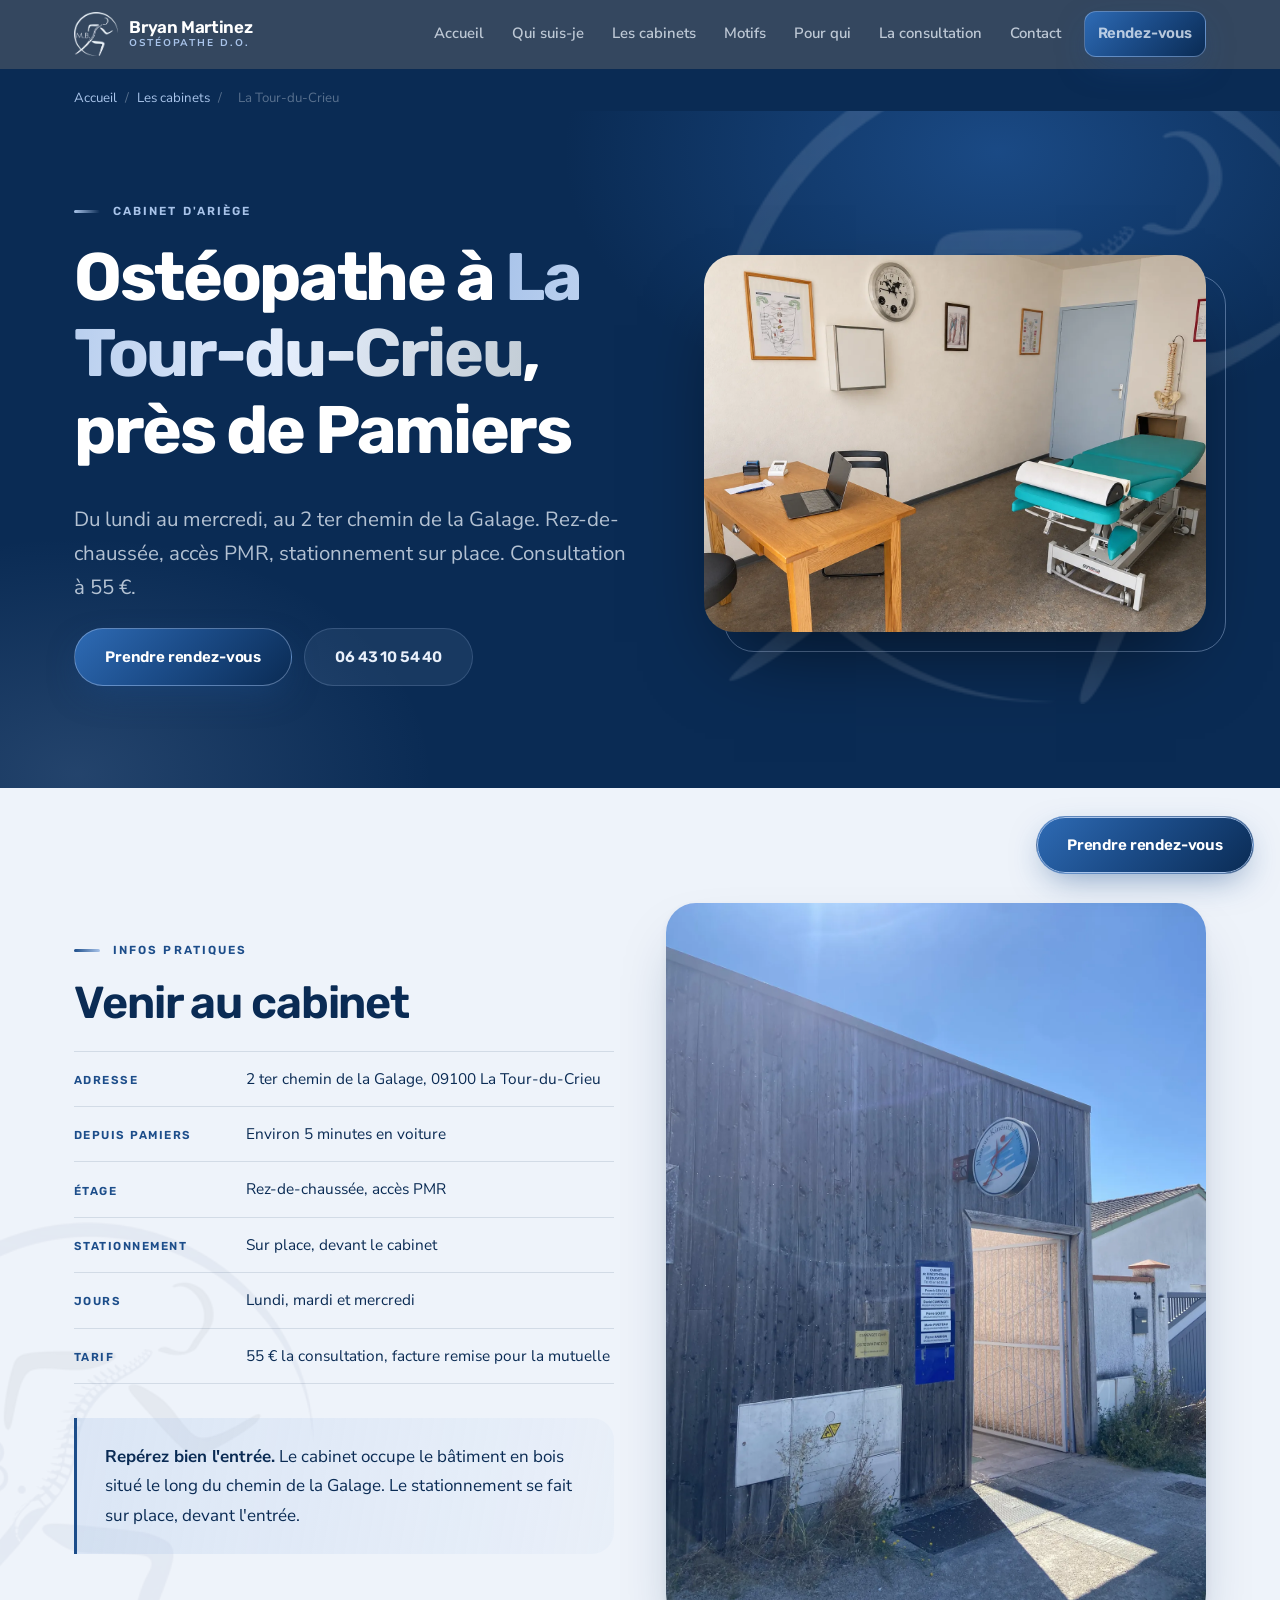
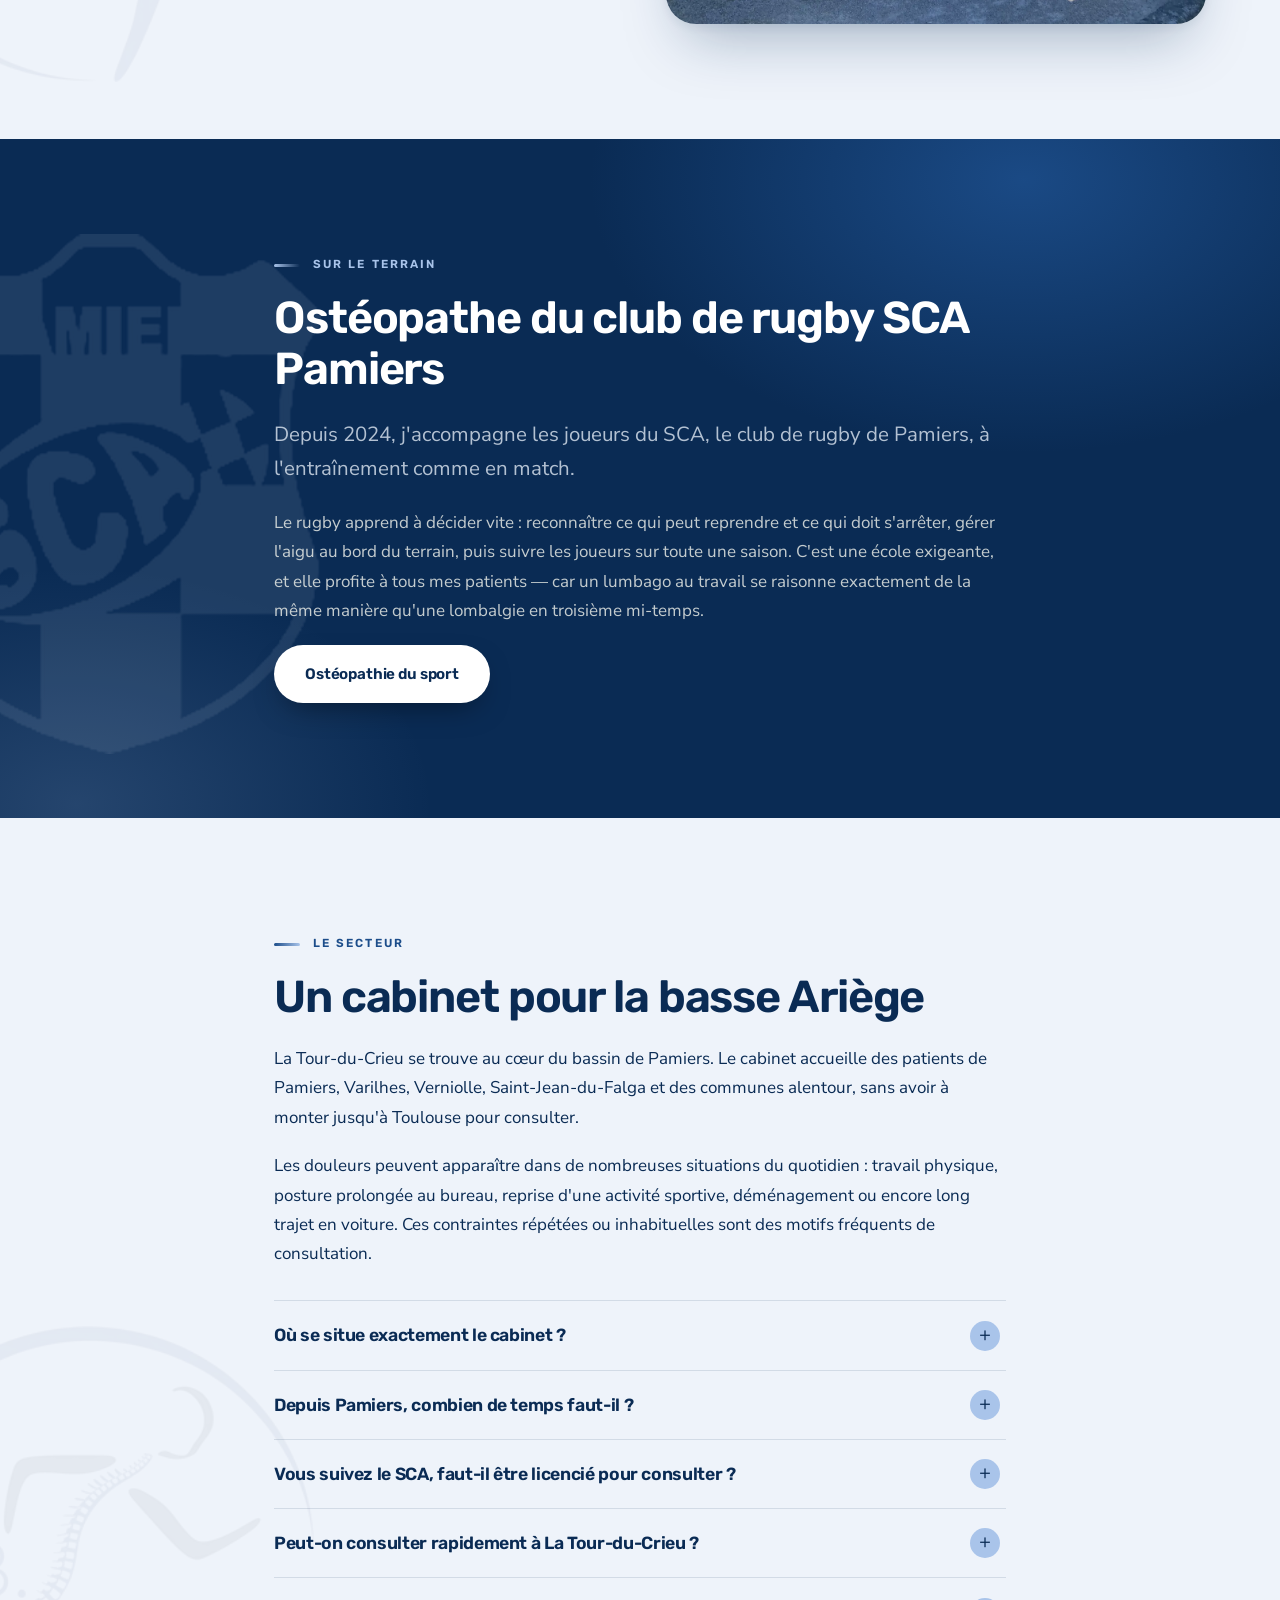
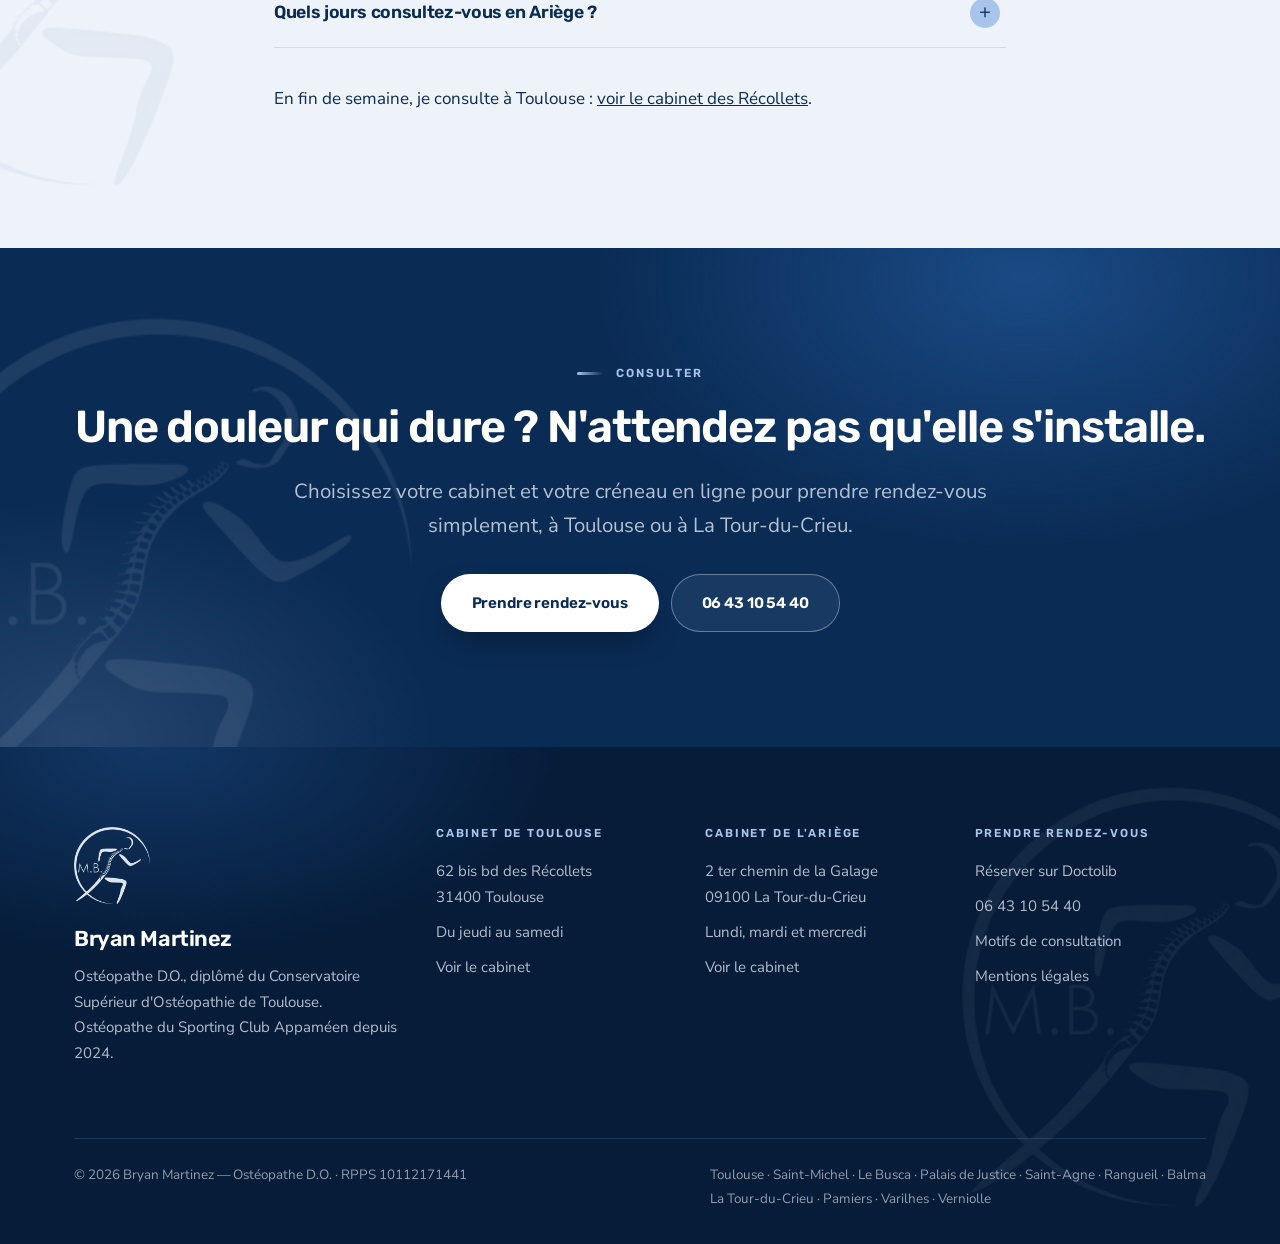
==== cabinet-la-tour-du-crieu.html @ 432ead1c "Add files via upload" ====
<!DOCTYPE html>
<html lang="fr">
<head>
<meta charset="utf-8">
<meta name="viewport" content="width=device-width, initial-scale=1">
<title>Ostéopathe à La Tour-du-Crieu, près de Pamiers (09) | Bryan Martinez</title>
<meta name="description" content="Cabinet d'ostéopathie à La Tour-du-Crieu, 2 ter chemin de la Galage, à 5 min de Pamiers. Lundi à mercredi, 55 € la consultation. Accès PMR, parking sur place.">
<link rel="canonical" href="https://bryanmartinez-osteopathe.fr/cabinet-la-tour-du-crieu.html">
<meta name="robots" content="index, follow, max-snippet:-1, max-image-preview:large">
<meta name="author" content="Bryan Martinez">
<meta name="geo.region" content="FR-OCC">

<meta property="og:type" content="website">
<meta property="og:locale" content="fr_FR">
<meta property="og:site_name" content="Bryan Martinez — Ostéopathe D.O.">
<meta property="og:title" content="Ostéopathe à La Tour-du-Crieu, près de Pamiers (09) | Bryan Martinez">
<meta property="og:description" content="Cabinet d'ostéopathie à La Tour-du-Crieu, 2 ter chemin de la Galage, à 5 min de Pamiers. Lundi à mercredi, 55 € la consultation. Accès PMR, parking sur place.">
<meta property="og:url" content="https://bryanmartinez-osteopathe.fr/cabinet-la-tour-du-crieu.html">
<meta property="og:image" content="https://bryanmartinez-osteopathe.fr/assets/cabinet-osteopathie-la-tour-du-crieu-salle.jpg">
<meta name="twitter:card" content="summary_large_image">

<link rel="preconnect" href="https://fonts.googleapis.com">
<link rel="preconnect" href="https://fonts.gstatic.com" crossorigin>
<link href="https://fonts.googleapis.com/css2?family=Rubik:wght@400;500;600;700&family=Nunito+Sans:opsz,wght@6..12,400;6..12,600;6..12,700&display=swap" rel="stylesheet">
<link rel="preload" as="style" href="assets/styles.css">
<link rel="stylesheet" href="assets/styles.css">
<link rel="icon" type="image/webp" href="assets/favicon.webp">

<script type="application/ld+json">{
  "@context":"https://schema.org",
  "@type":["MedicalClinic","LocalBusiness"],
  "@id":"https://bryanmartinez-osteopathe.fr/#cabinet-latourducrieu",
  "name":"Bryan Martinez — Ostéopathe D.O. La Tour-du-Crieu",
  "medicalSpecialty":"Osteopathic",
  "image":"https://bryanmartinez-osteopathe.fr/assets/cabinet-osteopathie-la-tour-du-crieu-salle.jpg",
  "url":"https://bryanmartinez-osteopathe.fr/cabinet-la-tour-du-crieu.html",
  "telephone":"+33643105440",
  "priceRange":"55 €",
  "currenciesAccepted":"EUR",
  "address":{"@type":"PostalAddress","streetAddress":"2 ter chemin de la Galage",
    "addressLocality":"La Tour-du-Crieu","postalCode":"09100","addressRegion":"Occitanie","addressCountry":"FR"},
  "geo":{"@type":"GeoCoordinates","latitude":43.1128,"longitude":1.6428},
  "openingHoursSpecification":[
    {"@type":"OpeningHoursSpecification","dayOfWeek":["Monday","Tuesday","Wednesday"]}
  ],
  "areaServed":["La Tour-du-Crieu","Pamiers","Varilhes","Verniolle","Saint-Jean-du-Falga"],
  "availableService":{"@type":"MedicalTherapy","name":"Consultation d'ostéopathie"},
  "potentialAction":{"@type":"ReserveAction","target":"https://www.doctolib.fr/osteopathe/toulouse/bryan-martinez"},
  "sameAs":["https://www.doctolib.fr/osteopathe/toulouse/bryan-martinez"]
}</script>
<script type="application/ld+json">{"@context":"https://schema.org","@type":"FAQPage","mainEntity":[{"@type":"Question","name":"Où se situe exactement le cabinet ?","acceptedAnswer":{"@type":"Answer","text":"Au 2 ter chemin de la Galage, à La Tour-du-Crieu, dans le bâtiment en bois situé le long du chemin. Le stationnement se fait sur place, devant l'entrée."}},{"@type":"Question","name":"Depuis Pamiers, combien de temps faut-il ?","acceptedAnswer":{"@type":"Answer","text":"Environ cinq minutes en voiture. Le cabinet est également à quelques minutes de Varilhes, Verniolle et Saint-Jean-du-Falga."}},{"@type":"Question","name":"Vous suivez le SCA, faut-il être licencié pour consulter ?","acceptedAnswer":{"@type":"Answer","text":"Pas du tout. Le suivi du Sporting Club Appaméen est une activité en parallèle du cabinet, qui reste ouvert à tous : enfants, adultes, femmes enceintes, seniors, sportifs licenciés ou non."}},{"@type":"Question","name":"Peut-on consulter rapidement à La Tour-du-Crieu ?","acceptedAnswer":{"@type":"Answer","text":"En pratique oui : une douleur aiguë trouve le plus souvent un rendez-vous sous 24 à 48 heures, du lundi au mercredi. C'est souvent plus rapide qu'en cherchant un ostéopathe à Pamiers même. Les créneaux disponibles apparaissent en direct sur Doctolib."}},{"@type":"Question","name":"Quels jours consultez-vous en Ariège ?","acceptedAnswer":{"@type":"Answer","text":"Le lundi, le mardi et le mercredi. La fin de semaine, je consulte à Toulouse. Les créneaux disponibles sont visibles en direct sur Doctolib."}}]}</script>
<script type="application/ld+json">{"@context":"https://schema.org","@type":"BreadcrumbList","itemListElement":[{"@type":"ListItem","position":1,"name":"Accueil","item":"https://bryanmartinez-osteopathe.fr/index.html"},{"@type":"ListItem","position":2,"name":"Les cabinets","item":"https://bryanmartinez-osteopathe.fr/cabinets.html"},{"@type":"ListItem","position":3,"name":"La Tour-du-Crieu","item":"https://bryanmartinez-osteopathe.fr/"}]}</script>
</head>
<body>

<div class="progression" aria-hidden="true"></div>

<header class="entete">
  <div class="entete-in">
    <a class="logo" href="index.html">
      <img src="assets/logo-entete.webp" alt="Logo de Bryan Martinez, ostéopathe D.O." width="44" height="44">
      <span class="logo-txt"><b>Bryan Martinez</b><span>Ostéopathe D.O.</span></span>
    </a>
    <button class="burger" aria-expanded="false" aria-label="Ouvrir le menu" aria-controls="menu-principal">
      <span></span><span></span><span></span>
    </button>
    <nav class="nav" id="menu-principal" aria-label="Navigation principale">
      <a href="index.html">Accueil</a>
      <a href="qui-suis-je.html">Qui suis-je</a>
      <a href="cabinets.html">Les cabinets</a>
      <a href="motifs.html">Motifs</a>
      <a href="pour-qui.html">Pour qui</a>
      <a href="consultation.html">La consultation</a>
      <a href="contact.html">Contact</a>
      <a class="btn btn-primaire" style="margin-left:8px" href="https://www.doctolib.fr/osteopathe/toulouse/bryan-martinez" target="_blank" rel="noopener">Rendez-vous</a>
    </nav>
  </div>
</header>

<div class="ariane-bande"><nav class="ariane wrap" aria-label="Fil d'Ariane"><a href="index.html">Accueil</a><span>/</span><a href="cabinets.html">Les cabinets</a><span>/</span><span aria-current="page">La Tour-du-Crieu</span></nav></div>
<main>

<section class="hero">
  <div class="wrap hero-grille">
    <div>
      <span class="eyebrow reveal">Cabinet d'Ariège</span>
      <h1 class="reveal d1">Ostéopathe à <em>La Tour-du-Crieu</em>, près de Pamiers</h1>
      <p class="lead reveal d2">Du lundi au mercredi, au 2 ter chemin de la Galage. Rez-de-chaussée,
      accès PMR, stationnement sur place. Consultation à 55 €.</p>
      <div class="btns reveal d3">
        <a class="btn btn-primaire" href="https://www.doctolib.fr/osteopathe/toulouse/bryan-martinez" target="_blank" rel="noopener">Prendre rendez-vous</a>
        <a class="btn btn-ghost" href="tel:+33643105440">06 43 10 54 40</a>
      </div>
    </div>
    <div class="hero-photo reveal d1"><picture><source srcset="assets/cabinet-osteopathie-la-tour-du-crieu-salle.webp" type="image/webp"><img src="assets/cabinet-osteopathie-la-tour-du-crieu-salle.jpg" alt="Salle de consultation du cabinet d'ostéopathie de La Tour-du-Crieu" width="1448" height="1086" fetchpriority="high"></picture></div>
  </div>
</section>

<section>
  <div class="wrap">
    <div class="duo">
      <div class="reveal">
        <span class="eyebrow">Infos pratiques</span>
        <h2>Venir au cabinet</h2>
        <ul class="infos" style="margin-top:0">
          <li><strong>Adresse</strong> 2 ter chemin de la Galage, 09100 La Tour-du-Crieu</li>
          <li><strong>Depuis Pamiers</strong> Environ 5 minutes en voiture</li>
          <li><strong>Étage</strong> Rez-de-chaussée, accès PMR</li>
          <li><strong>Stationnement</strong> Sur place, devant le cabinet</li>
          <li><strong>Jours</strong> Lundi, mardi et mercredi</li>
          <li><strong>Tarif</strong> 55 € la consultation, facture remise pour la mutuelle</li>
        </ul>
        <div class="alerte">
          <p><strong>Repérez bien l'entrée.</strong> Le cabinet occupe le bâtiment en bois situé le
          long du chemin de la Galage. Le stationnement se fait sur place, devant l'entrée.</p>
        </div>
      </div>
      <div class="reveal d1"><picture><source srcset="assets/cabinet-osteopathie-la-tour-du-crieu-entree.webp" type="image/webp"><img src="assets/cabinet-osteopathie-la-tour-du-crieu-entree.jpg" alt="Entrée du cabinet d'ostéopathie, 2 ter chemin de la Galage à La Tour-du-Crieu" width="1350" height="1800" loading="lazy" decoding="async"></picture></div>
    </div>
  </div>
</section>

<section class="sec-pin sec-sca">
  <div class="wrap-etroit">
    <span class="eyebrow reveal">Sur le terrain</span>
    <h2 class="reveal">Ostéopathe du club de rugby SCA Pamiers</h2>
    <p class="lead reveal d1">Depuis 2024, j'accompagne les joueurs du SCA, le club de rugby de Pamiers,
    à l'entraînement comme en match.</p>
    <p class="reveal d1" style="color:rgba(237,239,233,.82)">Le rugby apprend à décider vite : reconnaître ce qui peut reprendre et ce
    qui doit s'arrêter, gérer l'aigu au bord du terrain, puis suivre les joueurs sur toute une saison.
    C'est une école exigeante, et elle profite à tous mes patients — car un lumbago au travail se
    raisonne exactement de la même manière qu'une lombalgie en troisième mi-temps.</p>
    <div class="btns reveal d2"><a class="btn btn-clair" href="motif-sportifs.html">Ostéopathie du sport</a></div>
  </div>
</section>

<section>
  <div class="wrap-etroit">
    <span class="eyebrow reveal">Le secteur</span>
    <h2 class="reveal">Un cabinet pour la basse Ariège</h2>
    <p class="reveal d1">La Tour-du-Crieu se trouve au cœur du bassin de Pamiers. Le cabinet accueille
    des patients de Pamiers, Varilhes, Verniolle, Saint-Jean-du-Falga et des communes alentour, sans
    avoir à monter jusqu'à Toulouse pour consulter.</p>
    <p class="reveal d1">Les douleurs peuvent apparaître dans de nombreuses situations du quotidien :
    travail physique, posture prolongée au bureau, reprise d'une activité sportive, déménagement ou
    encore long trajet en voiture. Ces contraintes répétées ou inhabituelles sont des motifs fréquents
    de consultation.</p>
    <div class="faq reveal">
<details><summary>Où se situe exactement le cabinet ?</summary><div class="rep"><p>Au 2 ter chemin de la Galage, à La Tour-du-Crieu, dans le bâtiment en bois situé le long du chemin. Le stationnement se fait sur place, devant l'entrée.</p></div></details>
<details><summary>Depuis Pamiers, combien de temps faut-il ?</summary><div class="rep"><p>Environ cinq minutes en voiture. Le cabinet est également à quelques minutes de Varilhes, Verniolle et Saint-Jean-du-Falga.</p></div></details>
<details><summary>Vous suivez le SCA, faut-il être licencié pour consulter ?</summary><div class="rep"><p>Pas du tout. Le suivi du Sporting Club Appaméen est une activité en parallèle du cabinet, qui reste ouvert à tous : enfants, adultes, femmes enceintes, seniors, sportifs licenciés ou non.</p></div></details>
<details><summary>Peut-on consulter rapidement à La Tour-du-Crieu ?</summary><div class="rep"><p>En pratique oui : une douleur aiguë trouve le plus souvent un rendez-vous sous 24 à 48 heures, du lundi au mercredi. C'est souvent plus rapide qu'en cherchant un ostéopathe à Pamiers même. Les créneaux disponibles apparaissent en direct sur Doctolib.</p></div></details>
<details><summary>Quels jours consultez-vous en Ariège ?</summary><div class="rep"><p>Le lundi, le mardi et le mercredi. La fin de semaine, je consulte à Toulouse. Les créneaux disponibles sont visibles en direct sur Doctolib.</p></div></details>
</div>
    <p class="reveal" style="margin-top:36px">En fin de semaine, je consulte à Toulouse :
    <a href="cabinet-toulouse.html">voir le cabinet des Récollets</a>.</p>
  </div>
</section>

<section class="sec-pin">
  <div class="wrap cta-bande">
    <span class="eyebrow reveal">Consulter</span>
    <h2 class="reveal">Une douleur qui dure ? N'attendez pas qu'elle s'installe.</h2>
    <p class="lead reveal d1">Choisissez votre cabinet et votre créneau en ligne pour prendre rendez-vous
    simplement, à Toulouse ou à La Tour-du-Crieu.</p>
    <div class="btns reveal d2" style="justify-content:center">
      <a class="btn btn-clair" href="https://www.doctolib.fr/osteopathe/toulouse/bryan-martinez" target="_blank" rel="noopener">Prendre rendez-vous</a>
      <a class="btn btn-ghost" style="border-color:rgba(255,255,255,.35);color:#fff" href="tel:+33643105440">06 43 10 54 40</a>
    </div>
  </div>
</section>

</main>

<footer class="pied">
  <div class="wrap">
    <div class="pied-grille">
      <div>
        <img class="pied-logo" src="assets/logo-pied.webp" alt="" width="76" height="77" loading="lazy">
        <div class="marque">Bryan Martinez</div>
        <p>Ostéopathe D.O., diplômé du Conservatoire Supérieur d'Ostéopathie de Toulouse.<br>
        Ostéopathe du Sporting Club Appaméen depuis 2024.</p>
      </div>
      <div>
        <h4>Cabinet de Toulouse</h4>
        <ul>
          <li>62 bis bd des Récollets<br>31400 Toulouse</li>
          <li>Du jeudi au samedi</li>
          <li><a href="cabinet-toulouse.html">Voir le cabinet</a></li>
        </ul>
      </div>
      <div>
        <h4>Cabinet de l'Ariège</h4>
        <ul>
          <li>2 ter chemin de la Galage<br>09100 La Tour-du-Crieu</li>
          <li>Lundi, mardi et mercredi</li>
          <li><a href="cabinet-la-tour-du-crieu.html">Voir le cabinet</a></li>
        </ul>
      </div>
      <div>
        <h4>Prendre rendez-vous</h4>
        <ul>
          <li><a href="https://www.doctolib.fr/osteopathe/toulouse/bryan-martinez" target="_blank" rel="noopener">Réserver sur Doctolib</a></li>
          <li><a href="tel:+33643105440">06 43 10 54 40</a></li>
          <li><a href="motifs.html">Motifs de consultation</a></li>
          <li><a href="mentions-legales.html">Mentions légales</a></li>
        </ul>
      </div>
    </div>
    <div class="pied-bas">
      <span>© <span id="annee">2026</span> Bryan Martinez — Ostéopathe D.O. · RPPS 10112171441</span>
      <span>Toulouse · Saint-Michel · Le Busca · Palais de Justice · Saint-Agne · Rangueil · Balma<br>La Tour-du-Crieu · Pamiers · Varilhes · Verniolle</span>
    </div>
  </div>
</footer>

<a class="btn btn-primaire rdv-flottant" href="https://www.doctolib.fr/osteopathe/toulouse/bryan-martinez" target="_blank" rel="noopener">
  Prendre rendez-vous
</a>

<script src="assets/script.js" defer></script>
<script>document.getElementById('annee').textContent=new Date().getFullYear();</script>
</body>
</html>
---- assets/styles.css ----
/* ==========================================================
   Bryan Martinez — Ostéopathe D.O.
   v3 : bleu marine dominant, typographie chaleureuse,
        héro plein écran rétractable, filigranes du logo.
   ========================================================== */

:root{
  --marine:#0A2B54;
  --marine-nuit:#061C39;
  --marine-2:#1C4D8A;
  --bleu-clair:#A9C4EA;
  --gris-bleute:#C3CDD6;
  --blanc:#FFFFFF;

  --papier:#EEF3FA;
  --encre:#0A2B54;
  --encre-doux:#4C6382;
  --clair:#E9F0FA;
  --clair-doux:rgba(233,240,250,.76);
  --ligne:rgba(10,43,84,.12);
  --ligne-nuit:rgba(169,196,234,.20);

  --titre:"Rubik",-apple-system,BlinkMacSystemFont,"Segoe UI",sans-serif;
  --sans:"Nunito Sans",-apple-system,BlinkMacSystemFont,"Segoe UI",sans-serif;

  --max:1180px;
  --r:22px;
  --r-l:30px;
  --ombre:0 2px 4px rgba(10,43,84,.04),0 14px 34px -14px rgba(10,43,84,.20);
  --ombre-forte:0 4px 8px rgba(10,43,84,.06),0 30px 60px -20px rgba(10,43,84,.34);
  --lueur:0 12px 34px -10px rgba(28,77,138,.55);
  --logo-clair:url("fil-clair.webp");
  --logo-marine:url("fil-marine.webp");
  --logo-sca:url("fil-sca.webp");
  --ease:cubic-bezier(.16,.84,.44,1);
  --rebond:cubic-bezier(.34,1.56,.64,1);
}

*,*::before,*::after{box-sizing:border-box}
html{scroll-behavior:smooth;-webkit-text-size-adjust:100%;overflow-x:clip}
body{
  margin:0;background:var(--papier);color:var(--encre);
  font-family:var(--sans);font-size:17px;line-height:1.72;font-weight:400;
  -webkit-font-smoothing:antialiased;overflow-x:clip;
}
img{max-width:100%;display:block;height:auto}
a{color:inherit}
::selection{background:var(--bleu-clair);color:var(--marine)}
:focus-visible{outline:2.5px solid var(--bleu-clair);outline-offset:3px;border-radius:8px}

/* ---------- Typographie ---------- */
h1,h2,h3,h4{font-family:var(--titre);font-weight:600;line-height:1.14;letter-spacing:-.025em;margin:0 0 .5em}
h1{font-size:clamp(2.4rem,5.6vw,4.2rem);font-weight:700;letter-spacing:-.035em}
h2{font-size:clamp(1.85rem,3.7vw,2.8rem)}
h3{font-size:clamp(1.2rem,2vw,1.46rem);letter-spacing:-.02em}
p{margin:0 0 1.15em}
.lead{font-size:clamp(1.07rem,1.6vw,1.28rem);color:var(--encre-doux);line-height:1.66;max-width:62ch}
strong{font-weight:700}
.eyebrow{
  font-family:var(--titre);font-size:.73rem;font-weight:600;letter-spacing:.18em;
  text-transform:uppercase;color:var(--marine-2);margin:0 0 1.1rem;display:block;
}
.eyebrow::before{
  content:"";display:inline-block;width:26px;height:3px;border-radius:3px;
  background:linear-gradient(90deg,var(--marine-2),var(--bleu-clair));
  vertical-align:middle;margin-right:.8rem;
}

/* ---------- Structure ---------- */
.wrap{max-width:var(--max);margin:0 auto;padding:0 24px}
.wrap-etroit{max-width:780px;margin:0 auto;padding:0 24px}
section{padding:clamp(66px,9vw,124px) 0;position:relative;overflow:hidden}
.sec-paper2{background:var(--blanc)}

.sec-pin,.ariane-bande,.pied{background:var(--marine)}
.sec-pin{color:var(--clair)}
.sec-pin h1,.sec-pin h2,.sec-pin h3,.hero h1,.hero h2,.hero h3{color:var(--blanc)}
.sec-pin .eyebrow,.hero .eyebrow{color:var(--bleu-clair)}
.sec-pin .eyebrow::before,.hero .eyebrow::before{background:linear-gradient(90deg,var(--bleu-clair),transparent)}
.sec-pin .lead,.hero .lead,.sec-pin p,.hero p{color:var(--clair-doux)}
.hero{color:var(--clair)}

.sec-pin::before{
  content:"";position:absolute;inset:0;pointer-events:none;z-index:0;
  background:
    radial-gradient(700px 440px at 80% 6%,rgba(28,77,138,.9),transparent 62%),
    radial-gradient(540px 360px at 6% 98%,rgba(169,196,234,.17),transparent 66%);
}
.sec-pin > *{position:relative;z-index:2}

/* ---------- Filigranes du logo ---------- */
main > section::after,.sec-pin::after,.hero-scene::after,.pied::after{
  content:"";position:absolute;pointer-events:none;z-index:0;
  background-repeat:no-repeat;background-size:contain;
}
main > section::after{
  width:min(460px,52vw);aspect-ratio:1;right:-9%;top:14%;opacity:.045;
  background-image:var(--logo-marine);
  animation:derive 26s ease-in-out infinite;
}
.hero:not(.hero-plein)::after{
  content:"";position:absolute;pointer-events:none;z-index:0;
  width:min(660px,72vw);aspect-ratio:1;right:-7%;top:-10%;opacity:.13;
  background:var(--logo-clair) no-repeat center/contain;
  animation:derive 28s ease-in-out infinite;
}
.hero-plein::after{display:none}
main > section:nth-of-type(even)::after{right:auto;left:-11%;top:auto;bottom:6%;animation-duration:32s;animation-direction:reverse}
.sec-sca::after{background-image:var(--logo-sca)!important;opacity:.10;width:min(400px,46vw)}
.lien-sca{display:inline-block;text-decoration:none;transition:transform .3s var(--rebond)}
.lien-sca:hover{transform:translateY(-3px)}
.badge-sca{
  width:112px;height:auto;box-sizing:border-box;padding:12px 14px;margin:0 0 24px;
  background:var(--blanc);border-radius:18px;box-shadow:0 16px 34px -14px rgba(0,0,0,.55);
}
.sec-pin::after{
  width:min(520px,60vw);aspect-ratio:1;left:-8%;bottom:-12%;opacity:.09;
  background-image:var(--logo-clair);animation:derive 30s ease-in-out infinite;
}
@keyframes derive{
  0%,100%{transform:translate3d(0,0,0) rotate(-4deg)}
  50%{transform:translate3d(0,-26px,0) rotate(4deg)}
}

/* ---------- Barre de progression ---------- */
.progression{
  position:fixed;top:0;left:0;height:3px;width:100%;transform-origin:0 50%;transform:scaleX(0);
  background:linear-gradient(90deg,var(--marine-2),var(--bleu-clair));z-index:960;
  transition:transform .12s linear;
}

/* ---------- En-tête ---------- */
.entete{
  position:sticky;top:0;z-index:900;background:rgba(6,28,57,.80);
  backdrop-filter:blur(18px);border-bottom:1px solid transparent;transition:.35s var(--ease);
}
.entete.colle{border-bottom-color:var(--ligne-nuit);background:rgba(6,28,57,.95)}
.entete-in{display:flex;align-items:center;justify-content:space-between;gap:24px;padding:11px 24px;max-width:var(--max);margin:0 auto}
.logo{display:flex;align-items:center;gap:.7rem;text-decoration:none;color:var(--blanc)}
.logo img{width:44px;height:auto;transition:transform .5s var(--rebond)}
.logo:hover img{transform:rotate(-8deg) scale(1.08)}
.logo-txt{display:flex;flex-direction:column;line-height:1.15}
.logo-txt b{font-family:var(--titre);font-weight:600;font-size:1.06rem;letter-spacing:-.02em}
.logo-txt span{font-size:.62rem;letter-spacing:.19em;text-transform:uppercase;color:var(--bleu-clair);font-weight:700}
.entete.colle .logo img{width:38px}

.nav{display:flex;align-items:center;gap:2px}
.nav a{
  text-decoration:none;font-size:.93rem;font-weight:600;padding:9px 13px;border-radius:12px;
  color:rgba(233,240,250,.76);transition:.22s;position:relative;
}
.nav a:hover{color:var(--blanc);background:rgba(169,196,234,.13)}
.nav a[aria-current="page"]{color:var(--blanc);background:rgba(169,196,234,.15)}
.burger{display:none;background:none;border:1px solid var(--ligne-nuit);border-radius:12px;padding:9px 11px;cursor:pointer}
.burger span{display:block;width:19px;height:2px;border-radius:2px;background:var(--clair);margin:4px 0;transition:.3s var(--ease)}
.burger[aria-expanded="true"] span:nth-child(1){transform:translateY(6px) rotate(45deg)}
.burger[aria-expanded="true"] span:nth-child(2){opacity:0}
.burger[aria-expanded="true"] span:nth-child(3){transform:translateY(-6px) rotate(-45deg)}

@media(max-width:1180px){
  .burger{display:block}
  .nav{
    position:fixed;inset:66px 0 auto 0;flex-direction:column;align-items:stretch;gap:0;
    background:var(--marine-nuit);border-bottom:1px solid var(--ligne-nuit);padding:8px 16px 22px;
    transform:translateY(-14px);opacity:0;pointer-events:none;transition:.3s var(--ease);
    max-height:calc(100vh - 66px);overflow-y:auto;
  }
  .nav.ouvert{transform:none;opacity:1;pointer-events:auto}
  .nav a{padding:14px 8px;border-bottom:1px solid var(--ligne-nuit);border-radius:0;font-size:1rem}
  .nav .btn{margin:16px 0 0!important;justify-content:center}
}

/* ---------- Boutons ---------- */
.btn{
  display:inline-flex;align-items:center;gap:.6rem;text-decoration:none;cursor:pointer;
  font-family:var(--titre);font-size:.95rem;font-weight:600;letter-spacing:-.01em;
  padding:15px 30px;border-radius:100px;border:1px solid transparent;position:relative;overflow:hidden;
  transition:transform .3s var(--rebond),box-shadow .3s,background .25s,color .25s,border-color .25s;
}
.btn:hover{transform:translateY(-3px)}
.btn::after{
  content:"";position:absolute;top:0;left:-120%;width:60%;height:100%;
  background:linear-gradient(100deg,transparent,rgba(255,255,255,.28),transparent);
  transition:left .7s var(--ease);
}
.btn:hover::after{left:130%}
.btn-primaire{
  background:linear-gradient(135deg,#2E6BB5 0%,var(--marine-2) 45%,var(--marine) 100%);
  color:var(--blanc);border-color:rgba(169,196,234,.45);box-shadow:var(--lueur);
}
.btn-primaire:hover{box-shadow:0 20px 46px -12px rgba(28,77,138,.8);border-color:var(--bleu-clair)}
.btn-ghost{border-color:var(--ligne);color:var(--marine);background:rgba(255,255,255,.65)}
.btn-ghost:hover{border-color:var(--marine-2);background:var(--blanc);box-shadow:var(--ombre)}
.hero .btn-ghost,.sec-pin .btn-ghost{border-color:var(--ligne-nuit);color:var(--clair);background:rgba(169,196,234,.09)}
.hero .btn-ghost:hover,.sec-pin .btn-ghost:hover{background:rgba(169,196,234,.2);border-color:var(--bleu-clair);color:var(--blanc)}
.btn-clair{background:var(--blanc);color:var(--marine);box-shadow:0 12px 30px -12px rgba(0,0,0,.5)}
.btn-clair:hover{background:var(--bleu-clair)}
.btns{display:flex;flex-wrap:wrap;gap:12px;align-items:center}

/* ---------- Héro classique (pages intérieures) ---------- */
.hero{background:var(--marine);padding:clamp(52px,7vw,92px) 0 clamp(62px,8vw,108px);position:relative;overflow:hidden}
.hero::before{
  content:"";position:absolute;inset:0;pointer-events:none;z-index:0;
  background:
    radial-gradient(700px 440px at 78% 6%,rgba(28,77,138,.9),transparent 62%),
    radial-gradient(540px 360px at 6% 98%,rgba(169,196,234,.16),transparent 66%);
}
.hero > *{position:relative;z-index:2}
.hero-grille{display:grid;grid-template-columns:1.06fr .94fr;gap:clamp(32px,5vw,72px);align-items:center;max-width:var(--max);margin:0 auto;padding:0 24px}
.hero h1 em{
  font-style:normal;font-weight:700;
  background:linear-gradient(100deg,var(--bleu-clair),#E4EDFB 55%,var(--gris-bleute));
  -webkit-background-clip:text;background-clip:text;color:transparent;
}
.hero-meta{display:flex;flex-wrap:wrap;gap:9px;margin:26px 0 30px}
.puce{
  font-size:.79rem;font-weight:700;padding:8px 16px;border-radius:100px;
  background:rgba(169,196,234,.12);border:1px solid var(--ligne-nuit);color:var(--bleu-clair);
  transition:transform .3s var(--rebond),background .25s;
}
.puce:hover{transform:translateY(-2px);background:rgba(169,196,234,.22)}

/* Photo flottante (héro des pages intérieures) */
.hero-photo{position:relative}
.hero-photo img{border-radius:var(--r-l);box-shadow:0 40px 80px -30px rgba(0,0,0,.6);position:relative;z-index:1}
.hero-photo::before{
  content:"";position:absolute;inset:20px -20px -20px 20px;border-radius:var(--r-l);
  border:1px solid rgba(169,196,234,.45);z-index:0;
}
.hero-photo-petite{max-width:390px;margin-left:auto}
.hero-photo-petite::before{content:none}
.hero-photo-petite img{aspect-ratio:5/6;object-fit:cover;object-position:50% 40%;border-radius:30px}

@media(max-width:900px){
  .hero-photo-petite{max-width:340px;margin-inline:auto}
  .hero-grille{grid-template-columns:1fr}
  .hero-photo{order:-1;max-width:380px}
  .hero-photo::before{inset:14px -14px -14px 14px}
}

/* ---------- Héro plein écran (accueil) ---------- */
.hero-plein{
  background:var(--papier);padding:0;
  height:80vh;height:80svh;min-height:560px;
  position:sticky;top:0;z-index:0;overflow:visible;
}
.hero-scene{
  position:relative;height:100%;overflow:hidden;
  width:100%;
  background:var(--marine);
  display:flex;align-items:center;
  will-change:transform,border-radius;
}
.hero-scene::before{
  content:"";position:absolute;inset:0;pointer-events:none;z-index:0;
  background:
    radial-gradient(760px 480px at 76% 4%,rgba(28,77,138,.92),transparent 62%),
    radial-gradient(560px 380px at 4% 100%,rgba(169,196,234,.18),transparent 66%);
}
.hero-scene::after{
  width:min(700px,78vw);aspect-ratio:1;right:-12%;bottom:-16%;opacity:.10;
  background-image:var(--logo-clair);animation:derive 28s ease-in-out infinite;
}
.hero-scene .hero-grille{width:100%;position:relative;z-index:2;align-items:center}
.hero-plein ~ section{position:relative;z-index:3}
.hero-plein ~ section:not(.sec-paper2):not(.sec-pin){background:var(--papier)}

.hero-invite{
  position:absolute;left:50%;bottom:26px;transform:translateX(-50%);z-index:3;
  display:flex;flex-direction:column;align-items:center;gap:8px;
  font-family:var(--titre);font-size:.7rem;font-weight:600;letter-spacing:.2em;text-transform:uppercase;
  color:var(--bleu-clair);text-decoration:none;transition:color .25s;
}
.hero-invite:hover{color:var(--blanc)}
.hero-invite i{
  width:26px;height:26px;border-radius:50%;border:1px solid var(--ligne-nuit);
  display:grid;place-items:center;animation:descend 2.2s ease-in-out infinite;
}
.hero-invite i::before{content:"";width:6px;height:6px;border-right:1.6px solid currentColor;border-bottom:1.6px solid currentColor;transform:rotate(45deg) translate(-1px,-1px)}
@keyframes descend{0%,100%{transform:translateY(0);opacity:.6}50%{transform:translateY(6px);opacity:1}}

/* Portrait carré, grand format latéral */
.medaillon{position:relative;width:100%;max-width:390px;margin:0 0 0 auto}
.medaillon picture{display:block}
.medaillon img{
  width:100%;aspect-ratio:5/6;object-fit:cover;object-position:50% 40%;
  border-radius:30px;
  box-shadow:0 50px 100px -38px rgba(0,0,0,.8);
}
.hero-plein .hero-grille{grid-template-columns:1.25fr .75fr}
@media(min-width:1200px){
  .hero-plein .medaillon{margin-right:clamp(-38px,-2vw,0px)}
}
@media(max-width:900px){
  .medaillon{width:min(340px,78vw);margin-inline:auto}
  .medaillon img{border-radius:24px}
}

@media(max-width:900px){
  .hero-plein{height:auto;position:relative}
  .hero-scene{height:auto;padding:34px 0 72px;width:100%}
  /* Sur mobile, la photo s'intercale juste sous le titre */
  .hero-scene .hero-grille{display:flex;flex-direction:column;gap:0}
  .hero-scene .hero-grille > div:first-child{display:contents}
  .hero-scene .eyebrow{order:1}
  .hero-scene h1{order:2;margin-bottom:.35em}
  .hero-scene .medaillon{order:3;width:min(230px,56vw);margin:6px 0 26px}
  .hero-scene .lead{order:4}
  .hero-scene .hero-meta{order:5;margin:20px 0 26px}
  .hero-scene .btns{order:6}
  .hero-scene::after,.hero:not(.hero-plein)::after{
    width:118vw;right:-30%;bottom:auto;top:4%;opacity:.13;
  }
  .hero-invite{display:none}
}

/* ---------- Grilles et cartes ---------- */
.grille{display:grid;gap:22px}
.g2{grid-template-columns:repeat(2,1fr)}
.g3{grid-template-columns:repeat(3,1fr)}
@media(max-width:900px){.g2,.g3{grid-template-columns:1fr}}

.carte{
  position:relative;background:var(--blanc);border:1px solid var(--ligne);border-radius:var(--r);
  padding:32px;box-shadow:0 1px 2px rgba(10,43,84,.04);overflow:hidden;
  transition:transform .45s var(--ease),box-shadow .45s,border-color .3s;
}
a.carte{text-decoration:none;display:block}
a.carte:hover{transform:translateY(-7px);box-shadow:var(--ombre-forte);border-color:rgba(28,77,138,.42)}
.carte h3{margin-bottom:.45rem;color:var(--marine)}
.carte p{color:var(--encre-doux);font-size:.96rem;margin-bottom:0}
.carte .fleche{display:inline-block;margin-top:1.15rem;font-family:var(--titre);font-weight:600;font-size:.9rem;color:var(--marine-2)}
.carte .fleche::after{content:"→";display:inline-block;margin-left:.45rem;transition:transform .35s var(--rebond)}
a.carte:hover .fleche::after{transform:translateX(8px)}
.sec-pin .carte{background:rgba(169,196,234,.08);border-color:var(--ligne-nuit)}
.sec-pin .carte h3{color:var(--blanc)}
.sec-pin .carte p{color:var(--clair-doux)}
.sec-pin .carte .fleche{color:var(--bleu-clair)}

/* ---------- Carrés flottants ---------- */
.flottants{display:grid;grid-template-columns:repeat(auto-fit,minmax(268px,1fr));gap:20px;position:relative;z-index:2}
.flottant{
  position:relative;background:var(--blanc);border:1px solid var(--ligne);border-radius:var(--r-l);
  padding:34px 30px 30px;text-decoration:none;overflow:hidden;
  box-shadow:0 1px 2px rgba(10,43,84,.05);
  animation:flotte 7s ease-in-out infinite;
  transition:transform .45s var(--ease),box-shadow .45s,border-color .35s;
}
.flottant:nth-child(2n){animation-delay:-1.7s;animation-duration:8.4s}
.flottant:nth-child(3n){animation-delay:-3.5s;animation-duration:6.6s}
.flottant:nth-child(4n){animation-delay:-2.3s;animation-duration:9.1s}
@keyframes flotte{0%,100%{transform:translateY(0)}50%{transform:translateY(-11px)}}
.flottant:hover{
  animation-play-state:paused;transform:translateY(-13px) scale(1.015);
  box-shadow:var(--ombre-forte);border-color:rgba(28,77,138,.45);
}
.flottant::before{
  content:"";position:absolute;right:-6%;top:-4%;width:58%;aspect-ratio:1;opacity:.055;
  background:var(--logo-marine) no-repeat center/contain;transition:opacity .4s,transform .6s var(--ease);
}
.flottant:hover::before{opacity:.11;transform:rotate(6deg) scale(1.06)}
.flottant::after{
  content:"";position:absolute;right:-46px;bottom:-46px;width:150px;height:150px;border-radius:50%;
  background:radial-gradient(circle,rgba(169,196,234,.42),transparent 70%);
  transition:transform .55s var(--ease);
}
.flottant:hover::after{transform:scale(1.55)}
.flottant .zone{font-size:.7rem;font-family:var(--titre);font-weight:600;letter-spacing:.17em;text-transform:uppercase;color:var(--marine-2);position:relative;z-index:1}
.flottant h3{margin:.55rem 0 .45rem;color:var(--marine);position:relative;z-index:1}
.flottant p{font-size:.93rem;color:var(--encre-doux);margin:0;position:relative;z-index:1}
.flottant .fleche{display:inline-block;margin-top:1.1rem;font-family:var(--titre);font-weight:600;font-size:.88rem;color:var(--marine-2);position:relative;z-index:1}
.flottant .fleche::after{content:"→";margin-left:.4rem;display:inline-block;transition:transform .35s var(--rebond)}
.flottant:hover .fleche::after{transform:translateX(8px)}

/* ---------- Étapes ---------- */
.etapes{counter-reset:e;display:grid;margin-top:36px;position:relative;z-index:2}
.etape{
  counter-increment:e;display:grid;grid-template-columns:92px 1fr;gap:26px;
  padding:32px 0;border-top:1px solid var(--ligne);
}
.etape:last-child{border-bottom:1px solid var(--ligne)}
.etape::before{
  content:counter(e,decimal-leading-zero);
  font-family:var(--titre);font-size:2.1rem;font-weight:700;line-height:1;padding-top:.05em;letter-spacing:-.04em;
  background:linear-gradient(140deg,var(--marine-2),var(--bleu-clair));
  -webkit-background-clip:text;background-clip:text;color:transparent;
}
.etape h3{margin-bottom:.35rem;color:var(--marine)}
.etape p{margin:0;color:var(--encre-doux)}
@media(max-width:640px){.etape{grid-template-columns:58px 1fr;gap:16px}}

/* ---------- Duo ---------- */
.duo{display:grid;grid-template-columns:1fr 1fr;gap:clamp(28px,4vw,60px);align-items:center;position:relative;z-index:2}
.duo img{border-radius:var(--r-l);box-shadow:var(--ombre-forte)}
.figure-cote{float:right;width:290px;max-width:42%;margin:4px 0 26px 34px}
.figure-cote img{border-radius:var(--r-l);box-shadow:var(--ombre-forte)}
.figure-cote + div + h2{clear:both}
@media(max-width:700px){
  .figure-cote{float:none;width:min(260px,70vw);max-width:none;margin:0 auto 28px}
}
.duo-photo-petite{grid-template-columns:1.5fr .8fr;align-items:center}
.duo-photo-petite img{max-width:300px;margin-left:auto}
@media(max-width:900px){
  .duo,.duo-photo-petite{grid-template-columns:1fr}
  .duo > *{order:0!important}
  .duo-photo-petite img{max-width:260px;margin-inline:auto}
}

/* ---------- Listes d'informations ---------- */
.infos{list-style:none;padding:0;margin:26px 0 0;display:grid}
.infos li{display:grid;grid-template-columns:156px 1fr;gap:16px;padding:14px 0;border-top:1px solid var(--ligne);font-size:.96rem}
.infos li:last-child{border-bottom:1px solid var(--ligne)}
.infos strong{font-family:var(--titre);font-weight:600;color:var(--marine-2);font-size:.72rem;letter-spacing:.13em;text-transform:uppercase;padding-top:.45em}
.sec-pin .infos li{border-color:var(--ligne-nuit)}
.sec-pin .infos strong{color:var(--bleu-clair)}
@media(max-width:560px){.infos li{grid-template-columns:1fr;gap:2px}}

.prix{
  font-family:var(--titre);font-size:2.7rem;font-weight:700;line-height:1;letter-spacing:-.04em;
  background:linear-gradient(130deg,var(--marine),var(--marine-2) 70%);
  -webkit-background-clip:text;background-clip:text;color:transparent;
}
.prix small{font-family:var(--sans);font-size:.88rem;font-weight:400;-webkit-text-fill-color:var(--encre-doux);color:var(--encre-doux)}

/* ---------- Encadré ---------- */
.alerte{
  position:relative;z-index:2;border-left:3px solid var(--marine-2);
  background:linear-gradient(100deg,rgba(169,196,234,.28),rgba(169,196,234,.08));
  padding:24px 28px;border-radius:0 var(--r) var(--r) 0;margin:34px 0;
}
.alerte p:last-child{margin-bottom:0}
.alerte strong{color:var(--marine)}
.sec-pin .alerte,.hero .alerte{background:rgba(169,196,234,.11);border-left-color:var(--bleu-clair)}
.sec-pin .alerte strong{color:var(--blanc)}

/* ---------- FAQ ---------- */
.faq{margin-top:32px;border-top:1px solid var(--ligne);position:relative;z-index:2}
.faq details{border-bottom:1px solid var(--ligne)}
.faq summary{
  cursor:pointer;list-style:none;padding:22px 50px 22px 0;position:relative;
  font-family:var(--titre);font-weight:600;font-size:1.1rem;line-height:1.38;letter-spacing:-.02em;
  color:var(--marine);transition:color .2s;
}
.faq summary::-webkit-details-marker{display:none}
.faq summary:hover{color:var(--marine-2)}
.faq summary::after{
  content:"+";position:absolute;right:6px;top:50%;transform:translateY(-50%);
  width:30px;height:30px;line-height:28px;text-align:center;border-radius:50%;
  font-family:var(--sans);font-size:1.25rem;font-weight:400;
  background:var(--bleu-clair);color:var(--marine);
  transition:transform .4s var(--rebond),background .3s,color .3s;
}
.faq details[open] summary::after{transform:translateY(-50%) rotate(135deg);background:var(--marine-2);color:var(--blanc)}
.faq .rep{padding:0 50px 24px 0;color:var(--encre-doux);animation:apparait .4s var(--ease)}
.faq .rep p:last-child{margin-bottom:0}
@keyframes apparait{from{opacity:0;transform:translateY(-8px)}to{opacity:1;transform:none}}

/* ---------- Listes à puces ---------- */
.liste-check{list-style:none;padding:0;margin:0 0 1.4em;position:relative;z-index:2}
.liste-check li{position:relative;padding-left:32px;margin-bottom:.7em;color:var(--encre-doux)}
.liste-check li::before{
  content:"";position:absolute;left:4px;top:.55em;width:12px;height:12px;border-radius:50%;
  background:var(--bleu-clair);box-shadow:inset 0 0 0 3px var(--marine-2);
}
.sec-pin .liste-check li,.hero .liste-check li{color:var(--clair-doux)}

/* ---------- Bandeau CTA ---------- */
.cta-bande{text-align:center;max-width:var(--max);margin:0 auto;padding:0 24px}
.cta-bande .lead{margin:0 auto 32px}
.cta-bande .btns{justify-content:center}

/* ---------- Bouton flottant ---------- */
.rdv-flottant{position:fixed;right:26px;bottom:26px;z-index:950;animation:entre .6s .8s var(--ease) both}
@keyframes entre{from{opacity:0;transform:translateY(24px)}to{opacity:1;transform:none}}
.rdv-flottant::before{
  content:"";position:absolute;inset:0;border-radius:100px;border:1.5px solid var(--bleu-clair);
  animation:onde 3.2s ease-out infinite;pointer-events:none;
}
@keyframes onde{0%{transform:scale(1);opacity:.6}70%,100%{transform:scale(1.25);opacity:0}}
@media(max-width:760px){
  .rdv-flottant{right:14px;left:14px;bottom:14px;justify-content:center;padding:17px 20px;border-radius:18px}
  .rdv-flottant::before{border-radius:18px}
  body{padding-bottom:82px}
}

/* ---------- Fil d'Ariane ---------- */
.ariane-bande{background:var(--marine);width:100%}
.ariane{font-size:.83rem;color:var(--clair-doux);padding:18px 24px 2px;max-width:var(--max);margin:0 auto;background:transparent}
.ariane a{text-decoration:none;color:var(--bleu-clair)}
.ariane a:hover{text-decoration:underline;color:var(--blanc)}
.ariane span{margin:0 .5rem;opacity:.45}

/* ---------- Pied de page ---------- */
.pied{background:var(--marine-nuit);color:var(--clair-doux);padding:80px 0 34px;font-size:.94rem;position:relative;overflow:hidden;z-index:3}
.pied::before{
  content:"";position:absolute;inset:0;pointer-events:none;
  background:radial-gradient(620px 320px at 12% 0%,rgba(28,77,138,.55),transparent 66%);
}
.pied::after{
  width:min(420px,58vw);aspect-ratio:1;right:-8%;top:8%;opacity:.06;
  background-image:var(--logo-clair);animation:derive 34s ease-in-out infinite reverse;
}
.pied > *{position:relative;z-index:2}
.pied a{color:var(--clair-doux);text-decoration:none;transition:color .2s}
.pied a:hover{color:var(--blanc)}
.pied-grille{display:grid;grid-template-columns:1.4fr 1fr 1fr 1fr;gap:38px}
.pied h4{font-family:var(--titre);font-size:.72rem;letter-spacing:.16em;text-transform:uppercase;color:var(--bleu-clair);margin:0 0 1.15rem;font-weight:600}
.pied ul{list-style:none;padding:0;margin:0}
.pied li{margin-bottom:.62em}
.pied-logo{width:76px;margin-bottom:16px;opacity:.95}
.pied .marque{font-family:var(--titre);font-weight:600;font-size:1.35rem;color:var(--blanc);margin-bottom:.4rem;letter-spacing:-.02em}
.pied-bas{
  margin-top:54px;padding-top:24px;border-top:1px solid var(--ligne-nuit);
  display:flex;flex-wrap:wrap;gap:14px;justify-content:space-between;font-size:.84rem;opacity:.8;
}
@media(max-width:900px){.pied-grille{grid-template-columns:1fr 1fr}}
@media(max-width:520px){.pied-grille{grid-template-columns:1fr}}

/* ---------- Apparition au défilement ---------- */
.reveal{opacity:0;transform:translateY(30px);transition:opacity .8s var(--ease),transform .8s var(--ease)}
.reveal.vu{opacity:1;transform:none}
.reveal.d1{transition-delay:.1s}.reveal.d2{transition-delay:.2s}.reveal.d3{transition-delay:.3s}

@media(prefers-reduced-motion:reduce){
  *,*::before,*::after{animation:none!important;transition-duration:.01ms!important;scroll-behavior:auto!important}
  .reveal{opacity:1;transform:none}
  .hero-plein{position:relative;height:auto}
  .hero-scene{height:auto;padding:90px 0}
}
---- assets/styles.css ----
/* ==========================================================
   Bryan Martinez — Ostéopathe D.O.
   v3 : bleu marine dominant, typographie chaleureuse,
        héro plein écran rétractable, filigranes du logo.
   ========================================================== */

:root{
  --marine:#0A2B54;
  --marine-nuit:#061C39;
  --marine-2:#1C4D8A;
  --bleu-clair:#A9C4EA;
  --gris-bleute:#C3CDD6;
  --blanc:#FFFFFF;

  --papier:#EEF3FA;
  --encre:#0A2B54;
  --encre-doux:#4C6382;
  --clair:#E9F0FA;
  --clair-doux:rgba(233,240,250,.76);
  --ligne:rgba(10,43,84,.12);
  --ligne-nuit:rgba(169,196,234,.20);

  --titre:"Rubik",-apple-system,BlinkMacSystemFont,"Segoe UI",sans-serif;
  --sans:"Nunito Sans",-apple-system,BlinkMacSystemFont,"Segoe UI",sans-serif;

  --max:1180px;
  --r:22px;
  --r-l:30px;
  --ombre:0 2px 4px rgba(10,43,84,.04),0 14px 34px -14px rgba(10,43,84,.20);
  --ombre-forte:0 4px 8px rgba(10,43,84,.06),0 30px 60px -20px rgba(10,43,84,.34);
  --lueur:0 12px 34px -10px rgba(28,77,138,.55);
  --logo-clair:url("fil-clair.webp");
  --logo-marine:url("fil-marine.webp");
  --logo-sca:url("fil-sca.webp");
  --ease:cubic-bezier(.16,.84,.44,1);
  --rebond:cubic-bezier(.34,1.56,.64,1);
}

*,*::before,*::after{box-sizing:border-box}
html{scroll-behavior:smooth;-webkit-text-size-adjust:100%;overflow-x:clip}
body{
  margin:0;background:var(--papier);color:var(--encre);
  font-family:var(--sans);font-size:17px;line-height:1.72;font-weight:400;
  -webkit-font-smoothing:antialiased;overflow-x:clip;
}
img{max-width:100%;display:block;height:auto}
a{color:inherit}
::selection{background:var(--bleu-clair);color:var(--marine)}
:focus-visible{outline:2.5px solid var(--bleu-clair);outline-offset:3px;border-radius:8px}

/* ---------- Typographie ---------- */
h1,h2,h3,h4{font-family:var(--titre);font-weight:600;line-height:1.14;letter-spacing:-.025em;margin:0 0 .5em}
h1{font-size:clamp(2.4rem,5.6vw,4.2rem);font-weight:700;letter-spacing:-.035em}
h2{font-size:clamp(1.85rem,3.7vw,2.8rem)}
h3{font-size:clamp(1.2rem,2vw,1.46rem);letter-spacing:-.02em}
p{margin:0 0 1.15em}
.lead{font-size:clamp(1.07rem,1.6vw,1.28rem);color:var(--encre-doux);line-height:1.66;max-width:62ch}
strong{font-weight:700}
.eyebrow{
  font-family:var(--titre);font-size:.73rem;font-weight:600;letter-spacing:.18em;
  text-transform:uppercase;color:var(--marine-2);margin:0 0 1.1rem;display:block;
}
.eyebrow::before{
  content:"";display:inline-block;width:26px;height:3px;border-radius:3px;
  background:linear-gradient(90deg,var(--marine-2),var(--bleu-clair));
  vertical-align:middle;margin-right:.8rem;
}

/* ---------- Structure ---------- */
.wrap{max-width:var(--max);margin:0 auto;padding:0 24px}
.wrap-etroit{max-width:780px;margin:0 auto;padding:0 24px}
section{padding:clamp(66px,9vw,124px) 0;position:relative;overflow:hidden}
.sec-paper2{background:var(--blanc)}

.sec-pin,.ariane-bande,.pied{background:var(--marine)}
.sec-pin{color:var(--clair)}
.sec-pin h1,.sec-pin h2,.sec-pin h3,.hero h1,.hero h2,.hero h3{color:var(--blanc)}
.sec-pin .eyebrow,.hero .eyebrow{color:var(--bleu-clair)}
.sec-pin .eyebrow::before,.hero .eyebrow::before{background:linear-gradient(90deg,var(--bleu-clair),transparent)}
.sec-pin .lead,.hero .lead,.sec-pin p,.hero p{color:var(--clair-doux)}
.hero{color:var(--clair)}

.sec-pin::before{
  content:"";position:absolute;inset:0;pointer-events:none;z-index:0;
  background:
    radial-gradient(700px 440px at 80% 6%,rgba(28,77,138,.9),transparent 62%),
    radial-gradient(540px 360px at 6% 98%,rgba(169,196,234,.17),transparent 66%);
}
.sec-pin > *{position:relative;z-index:2}

/* ---------- Filigranes du logo ---------- */
main > section::after,.sec-pin::after,.hero-scene::after,.pied::after{
  content:"";position:absolute;pointer-events:none;z-index:0;
  background-repeat:no-repeat;background-size:contain;
}
main > section::after{
  width:min(460px,52vw);aspect-ratio:1;right:-9%;top:14%;opacity:.045;
  background-image:var(--logo-marine);
  animation:derive 26s ease-in-out infinite;
}
.hero:not(.hero-plein)::after{
  content:"";position:absolute;pointer-events:none;z-index:0;
  width:min(660px,72vw);aspect-ratio:1;right:-7%;top:-10%;opacity:.13;
  background:var(--logo-clair) no-repeat center/contain;
  animation:derive 28s ease-in-out infinite;
}
.hero-plein::after{display:none}
main > section:nth-of-type(even)::after{right:auto;left:-11%;top:auto;bottom:6%;animation-duration:32s;animation-direction:reverse}
.sec-sca::after{background-image:var(--logo-sca)!important;opacity:.10;width:min(400px,46vw)}
.lien-sca{display:inline-block;text-decoration:none;transition:transform .3s var(--rebond)}
.lien-sca:hover{transform:translateY(-3px)}
.badge-sca{
  width:112px;height:auto;box-sizing:border-box;padding:12px 14px;margin:0 0 24px;
  background:var(--blanc);border-radius:18px;box-shadow:0 16px 34px -14px rgba(0,0,0,.55);
}
.sec-pin::after{
  width:min(520px,60vw);aspect-ratio:1;left:-8%;bottom:-12%;opacity:.09;
  background-image:var(--logo-clair);animation:derive 30s ease-in-out infinite;
}
@keyframes derive{
  0%,100%{transform:translate3d(0,0,0) rotate(-4deg)}
  50%{transform:translate3d(0,-26px,0) rotate(4deg)}
}

/* ---------- Barre de progression ---------- */
.progression{
  position:fixed;top:0;left:0;height:3px;width:100%;transform-origin:0 50%;transform:scaleX(0);
  background:linear-gradient(90deg,var(--marine-2),var(--bleu-clair));z-index:960;
  transition:transform .12s linear;
}

/* ---------- En-tête ---------- */
.entete{
  position:sticky;top:0;z-index:900;background:rgba(6,28,57,.80);
  backdrop-filter:blur(18px);border-bottom:1px solid transparent;transition:.35s var(--ease);
}
.entete.colle{border-bottom-color:var(--ligne-nuit);background:rgba(6,28,57,.95)}
.entete-in{display:flex;align-items:center;justify-content:space-between;gap:24px;padding:11px 24px;max-width:var(--max);margin:0 auto}
.logo{display:flex;align-items:center;gap:.7rem;text-decoration:none;color:var(--blanc)}
.logo img{width:44px;height:auto;transition:transform .5s var(--rebond)}
.logo:hover img{transform:rotate(-8deg) scale(1.08)}
.logo-txt{display:flex;flex-direction:column;line-height:1.15}
.logo-txt b{font-family:var(--titre);font-weight:600;font-size:1.06rem;letter-spacing:-.02em}
.logo-txt span{font-size:.62rem;letter-spacing:.19em;text-transform:uppercase;color:var(--bleu-clair);font-weight:700}
.entete.colle .logo img{width:38px}

.nav{display:flex;align-items:center;gap:2px}
.nav a{
  text-decoration:none;font-size:.93rem;font-weight:600;padding:9px 13px;border-radius:12px;
  color:rgba(233,240,250,.76);transition:.22s;position:relative;
}
.nav a:hover{color:var(--blanc);background:rgba(169,196,234,.13)}
.nav a[aria-current="page"]{color:var(--blanc);background:rgba(169,196,234,.15)}
.burger{display:none;background:none;border:1px solid var(--ligne-nuit);border-radius:12px;padding:9px 11px;cursor:pointer}
.burger span{display:block;width:19px;height:2px;border-radius:2px;background:var(--clair);margin:4px 0;transition:.3s var(--ease)}
.burger[aria-expanded="true"] span:nth-child(1){transform:translateY(6px) rotate(45deg)}
.burger[aria-expanded="true"] span:nth-child(2){opacity:0}
.burger[aria-expanded="true"] span:nth-child(3){transform:translateY(-6px) rotate(-45deg)}

@media(max-width:1180px){
  .burger{display:block}
  .nav{
    position:fixed;inset:66px 0 auto 0;flex-direction:column;align-items:stretch;gap:0;
    background:var(--marine-nuit);border-bottom:1px solid var(--ligne-nuit);padding:8px 16px 22px;
    transform:translateY(-14px);opacity:0;pointer-events:none;transition:.3s var(--ease);
    max-height:calc(100vh - 66px);overflow-y:auto;
  }
  .nav.ouvert{transform:none;opacity:1;pointer-events:auto}
  .nav a{padding:14px 8px;border-bottom:1px solid var(--ligne-nuit);border-radius:0;font-size:1rem}
  .nav .btn{margin:16px 0 0!important;justify-content:center}
}

/* ---------- Boutons ---------- */
.btn{
  display:inline-flex;align-items:center;gap:.6rem;text-decoration:none;cursor:pointer;
  font-family:var(--titre);font-size:.95rem;font-weight:600;letter-spacing:-.01em;
  padding:15px 30px;border-radius:100px;border:1px solid transparent;position:relative;overflow:hidden;
  transition:transform .3s var(--rebond),box-shadow .3s,background .25s,color .25s,border-color .25s;
}
.btn:hover{transform:translateY(-3px)}
.btn::after{
  content:"";position:absolute;top:0;left:-120%;width:60%;height:100%;
  background:linear-gradient(100deg,transparent,rgba(255,255,255,.28),transparent);
  transition:left .7s var(--ease);
}
.btn:hover::after{left:130%}
.btn-primaire{
  background:linear-gradient(135deg,#2E6BB5 0%,var(--marine-2) 45%,var(--marine) 100%);
  color:var(--blanc);border-color:rgba(169,196,234,.45);box-shadow:var(--lueur);
}
.btn-primaire:hover{box-shadow:0 20px 46px -12px rgba(28,77,138,.8);border-color:var(--bleu-clair)}
.btn-ghost{border-color:var(--ligne);color:var(--marine);background:rgba(255,255,255,.65)}
.btn-ghost:hover{border-color:var(--marine-2);background:var(--blanc);box-shadow:var(--ombre)}
.hero .btn-ghost,.sec-pin .btn-ghost{border-color:var(--ligne-nuit);color:var(--clair);background:rgba(169,196,234,.09)}
.hero .btn-ghost:hover,.sec-pin .btn-ghost:hover{background:rgba(169,196,234,.2);border-color:var(--bleu-clair);color:var(--blanc)}
.btn-clair{background:var(--blanc);color:var(--marine);box-shadow:0 12px 30px -12px rgba(0,0,0,.5)}
.btn-clair:hover{background:var(--bleu-clair)}
.btns{display:flex;flex-wrap:wrap;gap:12px;align-items:center}

/* ---------- Héro classique (pages intérieures) ---------- */
.hero{background:var(--marine);padding:clamp(52px,7vw,92px) 0 clamp(62px,8vw,108px);position:relative;overflow:hidden}
.hero::before{
  content:"";position:absolute;inset:0;pointer-events:none;z-index:0;
  background:
    radial-gradient(700px 440px at 78% 6%,rgba(28,77,138,.9),transparent 62%),
    radial-gradient(540px 360px at 6% 98%,rgba(169,196,234,.16),transparent 66%);
}
.hero > *{position:relative;z-index:2}
.hero-grille{display:grid;grid-template-columns:1.06fr .94fr;gap:clamp(32px,5vw,72px);align-items:center;max-width:var(--max);margin:0 auto;padding:0 24px}
.hero h1 em{
  font-style:normal;font-weight:700;
  background:linear-gradient(100deg,var(--bleu-clair),#E4EDFB 55%,var(--gris-bleute));
  -webkit-background-clip:text;background-clip:text;color:transparent;
}
.hero-meta{display:flex;flex-wrap:wrap;gap:9px;margin:26px 0 30px}
.puce{
  font-size:.79rem;font-weight:700;padding:8px 16px;border-radius:100px;
  background:rgba(169,196,234,.12);border:1px solid var(--ligne-nuit);color:var(--bleu-clair);
  transition:transform .3s var(--rebond),background .25s;
}
.puce:hover{transform:translateY(-2px);background:rgba(169,196,234,.22)}

/* Photo flottante (héro des pages intérieures) */
.hero-photo{position:relative}
.hero-photo img{border-radius:var(--r-l);box-shadow:0 40px 80px -30px rgba(0,0,0,.6);position:relative;z-index:1}
.hero-photo::before{
  content:"";position:absolute;inset:20px -20px -20px 20px;border-radius:var(--r-l);
  border:1px solid rgba(169,196,234,.45);z-index:0;
}
.hero-photo-petite{max-width:390px;margin-left:auto}
.hero-photo-petite::before{content:none}
.hero-photo-petite img{aspect-ratio:5/6;object-fit:cover;object-position:50% 40%;border-radius:30px}

@media(max-width:900px){
  .hero-photo-petite{max-width:340px;margin-inline:auto}
  .hero-grille{grid-template-columns:1fr}
  .hero-photo{order:-1;max-width:380px}
  .hero-photo::before{inset:14px -14px -14px 14px}
}

/* ---------- Héro plein écran (accueil) ---------- */
.hero-plein{
  background:var(--papier);padding:0;
  height:80vh;height:80svh;min-height:560px;
  position:sticky;top:0;z-index:0;overflow:visible;
}
.hero-scene{
  position:relative;height:100%;overflow:hidden;
  width:100%;
  background:var(--marine);
  display:flex;align-items:center;
  will-change:transform,border-radius;
}
.hero-scene::before{
  content:"";position:absolute;inset:0;pointer-events:none;z-index:0;
  background:
    radial-gradient(760px 480px at 76% 4%,rgba(28,77,138,.92),transparent 62%),
    radial-gradient(560px 380px at 4% 100%,rgba(169,196,234,.18),transparent 66%);
}
.hero-scene::after{
  width:min(700px,78vw);aspect-ratio:1;right:-12%;bottom:-16%;opacity:.10;
  background-image:var(--logo-clair);animation:derive 28s ease-in-out infinite;
}
.hero-scene .hero-grille{width:100%;position:relative;z-index:2;align-items:center}
.hero-plein ~ section{position:relative;z-index:3}
.hero-plein ~ section:not(.sec-paper2):not(.sec-pin){background:var(--papier)}

.hero-invite{
  position:absolute;left:50%;bottom:26px;transform:translateX(-50%);z-index:3;
  display:flex;flex-direction:column;align-items:center;gap:8px;
  font-family:var(--titre);font-size:.7rem;font-weight:600;letter-spacing:.2em;text-transform:uppercase;
  color:var(--bleu-clair);text-decoration:none;transition:color .25s;
}
.hero-invite:hover{color:var(--blanc)}
.hero-invite i{
  width:26px;height:26px;border-radius:50%;border:1px solid var(--ligne-nuit);
  display:grid;place-items:center;animation:descend 2.2s ease-in-out infinite;
}
.hero-invite i::before{content:"";width:6px;height:6px;border-right:1.6px solid currentColor;border-bottom:1.6px solid currentColor;transform:rotate(45deg) translate(-1px,-1px)}
@keyframes descend{0%,100%{transform:translateY(0);opacity:.6}50%{transform:translateY(6px);opacity:1}}

/* Portrait carré, grand format latéral */
.medaillon{position:relative;width:100%;max-width:390px;margin:0 0 0 auto}
.medaillon picture{display:block}
.medaillon img{
  width:100%;aspect-ratio:5/6;object-fit:cover;object-position:50% 40%;
  border-radius:30px;
  box-shadow:0 50px 100px -38px rgba(0,0,0,.8);
}
.hero-plein .hero-grille{grid-template-columns:1.25fr .75fr}
@media(min-width:1200px){
  .hero-plein .medaillon{margin-right:clamp(-38px,-2vw,0px)}
}
@media(max-width:900px){
  .medaillon{width:min(340px,78vw);margin-inline:auto}
  .medaillon img{border-radius:24px}
}

@media(max-width:900px){
  .hero-plein{height:auto;position:relative}
  .hero-scene{height:auto;padding:34px 0 72px;width:100%}
  /* Sur mobile, la photo s'intercale juste sous le titre */
  .hero-scene .hero-grille{display:flex;flex-direction:column;gap:0}
  .hero-scene .hero-grille > div:first-child{display:contents}
  .hero-scene .eyebrow{order:1}
  .hero-scene h1{order:2;margin-bottom:.35em}
  .hero-scene .medaillon{order:3;width:min(230px,56vw);margin:6px 0 26px}
  .hero-scene .lead{order:4}
  .hero-scene .hero-meta{order:5;margin:20px 0 26px}
  .hero-scene .btns{order:6}
  .hero-scene::after,.hero:not(.hero-plein)::after{
    width:118vw;right:-30%;bottom:auto;top:4%;opacity:.13;
  }
  .hero-invite{display:none}
}

/* ---------- Grilles et cartes ---------- */
.grille{display:grid;gap:22px}
.g2{grid-template-columns:repeat(2,1fr)}
.g3{grid-template-columns:repeat(3,1fr)}
@media(max-width:900px){.g2,.g3{grid-template-columns:1fr}}

.carte{
  position:relative;background:var(--blanc);border:1px solid var(--ligne);border-radius:var(--r);
  padding:32px;box-shadow:0 1px 2px rgba(10,43,84,.04);overflow:hidden;
  transition:transform .45s var(--ease),box-shadow .45s,border-color .3s;
}
a.carte{text-decoration:none;display:block}
a.carte:hover{transform:translateY(-7px);box-shadow:var(--ombre-forte);border-color:rgba(28,77,138,.42)}
.carte h3{margin-bottom:.45rem;color:var(--marine)}
.carte p{color:var(--encre-doux);font-size:.96rem;margin-bottom:0}
.carte .fleche{display:inline-block;margin-top:1.15rem;font-family:var(--titre);font-weight:600;font-size:.9rem;color:var(--marine-2)}
.carte .fleche::after{content:"→";display:inline-block;margin-left:.45rem;transition:transform .35s var(--rebond)}
a.carte:hover .fleche::after{transform:translateX(8px)}
.sec-pin .carte{background:rgba(169,196,234,.08);border-color:var(--ligne-nuit)}
.sec-pin .carte h3{color:var(--blanc)}
.sec-pin .carte p{color:var(--clair-doux)}
.sec-pin .carte .fleche{color:var(--bleu-clair)}

/* ---------- Carrés flottants ---------- */
.flottants{display:grid;grid-template-columns:repeat(auto-fit,minmax(268px,1fr));gap:20px;position:relative;z-index:2}
.flottant{
  position:relative;background:var(--blanc);border:1px solid var(--ligne);border-radius:var(--r-l);
  padding:34px 30px 30px;text-decoration:none;overflow:hidden;
  box-shadow:0 1px 2px rgba(10,43,84,.05);
  animation:flotte 7s ease-in-out infinite;
  transition:transform .45s var(--ease),box-shadow .45s,border-color .35s;
}
.flottant:nth-child(2n){animation-delay:-1.7s;animation-duration:8.4s}
.flottant:nth-child(3n){animation-delay:-3.5s;animation-duration:6.6s}
.flottant:nth-child(4n){animation-delay:-2.3s;animation-duration:9.1s}
@keyframes flotte{0%,100%{transform:translateY(0)}50%{transform:translateY(-11px)}}
.flottant:hover{
  animation-play-state:paused;transform:translateY(-13px) scale(1.015);
  box-shadow:var(--ombre-forte);border-color:rgba(28,77,138,.45);
}
.flottant::before{
  content:"";position:absolute;right:-6%;top:-4%;width:58%;aspect-ratio:1;opacity:.055;
  background:var(--logo-marine) no-repeat center/contain;transition:opacity .4s,transform .6s var(--ease);
}
.flottant:hover::before{opacity:.11;transform:rotate(6deg) scale(1.06)}
.flottant::after{
  content:"";position:absolute;right:-46px;bottom:-46px;width:150px;height:150px;border-radius:50%;
  background:radial-gradient(circle,rgba(169,196,234,.42),transparent 70%);
  transition:transform .55s var(--ease);
}
.flottant:hover::after{transform:scale(1.55)}
.flottant .zone{font-size:.7rem;font-family:var(--titre);font-weight:600;letter-spacing:.17em;text-transform:uppercase;color:var(--marine-2);position:relative;z-index:1}
.flottant h3{margin:.55rem 0 .45rem;color:var(--marine);position:relative;z-index:1}
.flottant p{font-size:.93rem;color:var(--encre-doux);margin:0;position:relative;z-index:1}
.flottant .fleche{display:inline-block;margin-top:1.1rem;font-family:var(--titre);font-weight:600;font-size:.88rem;color:var(--marine-2);position:relative;z-index:1}
.flottant .fleche::after{content:"→";margin-left:.4rem;display:inline-block;transition:transform .35s var(--rebond)}
.flottant:hover .fleche::after{transform:translateX(8px)}

/* ---------- Étapes ---------- */
.etapes{counter-reset:e;display:grid;margin-top:36px;position:relative;z-index:2}
.etape{
  counter-increment:e;display:grid;grid-template-columns:92px 1fr;gap:26px;
  padding:32px 0;border-top:1px solid var(--ligne);
}
.etape:last-child{border-bottom:1px solid var(--ligne)}
.etape::before{
  content:counter(e,decimal-leading-zero);
  font-family:var(--titre);font-size:2.1rem;font-weight:700;line-height:1;padding-top:.05em;letter-spacing:-.04em;
  background:linear-gradient(140deg,var(--marine-2),var(--bleu-clair));
  -webkit-background-clip:text;background-clip:text;color:transparent;
}
.etape h3{margin-bottom:.35rem;color:var(--marine)}
.etape p{margin:0;color:var(--encre-doux)}
@media(max-width:640px){.etape{grid-template-columns:58px 1fr;gap:16px}}

/* ---------- Duo ---------- */
.duo{display:grid;grid-template-columns:1fr 1fr;gap:clamp(28px,4vw,60px);align-items:center;position:relative;z-index:2}
.duo img{border-radius:var(--r-l);box-shadow:var(--ombre-forte)}
.figure-cote{float:right;width:290px;max-width:42%;margin:4px 0 26px 34px}
.figure-cote img{border-radius:var(--r-l);box-shadow:var(--ombre-forte)}
.figure-cote + div + h2{clear:both}
@media(max-width:700px){
  .figure-cote{float:none;width:min(260px,70vw);max-width:none;margin:0 auto 28px}
}
.duo-photo-petite{grid-template-columns:1.5fr .8fr;align-items:center}
.duo-photo-petite img{max-width:300px;margin-left:auto}
@media(max-width:900px){
  .duo,.duo-photo-petite{grid-template-columns:1fr}
  .duo > *{order:0!important}
  .duo-photo-petite img{max-width:260px;margin-inline:auto}
}

/* ---------- Listes d'informations ---------- */
.infos{list-style:none;padding:0;margin:26px 0 0;display:grid}
.infos li{display:grid;grid-template-columns:156px 1fr;gap:16px;padding:14px 0;border-top:1px solid var(--ligne);font-size:.96rem}
.infos li:last-child{border-bottom:1px solid var(--ligne)}
.infos strong{font-family:var(--titre);font-weight:600;color:var(--marine-2);font-size:.72rem;letter-spacing:.13em;text-transform:uppercase;padding-top:.45em}
.sec-pin .infos li{border-color:var(--ligne-nuit)}
.sec-pin .infos strong{color:var(--bleu-clair)}
@media(max-width:560px){.infos li{grid-template-columns:1fr;gap:2px}}

.prix{
  font-family:var(--titre);font-size:2.7rem;font-weight:700;line-height:1;letter-spacing:-.04em;
  background:linear-gradient(130deg,var(--marine),var(--marine-2) 70%);
  -webkit-background-clip:text;background-clip:text;color:transparent;
}
.prix small{font-family:var(--sans);font-size:.88rem;font-weight:400;-webkit-text-fill-color:var(--encre-doux);color:var(--encre-doux)}

/* ---------- Encadré ---------- */
.alerte{
  position:relative;z-index:2;border-left:3px solid var(--marine-2);
  background:linear-gradient(100deg,rgba(169,196,234,.28),rgba(169,196,234,.08));
  padding:24px 28px;border-radius:0 var(--r) var(--r) 0;margin:34px 0;
}
.alerte p:last-child{margin-bottom:0}
.alerte strong{color:var(--marine)}
.sec-pin .alerte,.hero .alerte{background:rgba(169,196,234,.11);border-left-color:var(--bleu-clair)}
.sec-pin .alerte strong{color:var(--blanc)}

/* ---------- FAQ ---------- */
.faq{margin-top:32px;border-top:1px solid var(--ligne);position:relative;z-index:2}
.faq details{border-bottom:1px solid var(--ligne)}
.faq summary{
  cursor:pointer;list-style:none;padding:22px 50px 22px 0;position:relative;
  font-family:var(--titre);font-weight:600;font-size:1.1rem;line-height:1.38;letter-spacing:-.02em;
  color:var(--marine);transition:color .2s;
}
.faq summary::-webkit-details-marker{display:none}
.faq summary:hover{color:var(--marine-2)}
.faq summary::after{
  content:"+";position:absolute;right:6px;top:50%;transform:translateY(-50%);
  width:30px;height:30px;line-height:28px;text-align:center;border-radius:50%;
  font-family:var(--sans);font-size:1.25rem;font-weight:400;
  background:var(--bleu-clair);color:var(--marine);
  transition:transform .4s var(--rebond),background .3s,color .3s;
}
.faq details[open] summary::after{transform:translateY(-50%) rotate(135deg);background:var(--marine-2);color:var(--blanc)}
.faq .rep{padding:0 50px 24px 0;color:var(--encre-doux);animation:apparait .4s var(--ease)}
.faq .rep p:last-child{margin-bottom:0}
@keyframes apparait{from{opacity:0;transform:translateY(-8px)}to{opacity:1;transform:none}}

/* ---------- Listes à puces ---------- */
.liste-check{list-style:none;padding:0;margin:0 0 1.4em;position:relative;z-index:2}
.liste-check li{position:relative;padding-left:32px;margin-bottom:.7em;color:var(--encre-doux)}
.liste-check li::before{
  content:"";position:absolute;left:4px;top:.55em;width:12px;height:12px;border-radius:50%;
  background:var(--bleu-clair);box-shadow:inset 0 0 0 3px var(--marine-2);
}
.sec-pin .liste-check li,.hero .liste-check li{color:var(--clair-doux)}

/* ---------- Bandeau CTA ---------- */
.cta-bande{text-align:center;max-width:var(--max);margin:0 auto;padding:0 24px}
.cta-bande .lead{margin:0 auto 32px}
.cta-bande .btns{justify-content:center}

/* ---------- Bouton flottant ---------- */
.rdv-flottant{position:fixed;right:26px;bottom:26px;z-index:950;animation:entre .6s .8s var(--ease) both}
@keyframes entre{from{opacity:0;transform:translateY(24px)}to{opacity:1;transform:none}}
.rdv-flottant::before{
  content:"";position:absolute;inset:0;border-radius:100px;border:1.5px solid var(--bleu-clair);
  animation:onde 3.2s ease-out infinite;pointer-events:none;
}
@keyframes onde{0%{transform:scale(1);opacity:.6}70%,100%{transform:scale(1.25);opacity:0}}
@media(max-width:760px){
  .rdv-flottant{right:14px;left:14px;bottom:14px;justify-content:center;padding:17px 20px;border-radius:18px}
  .rdv-flottant::before{border-radius:18px}
  body{padding-bottom:82px}
}

/* ---------- Fil d'Ariane ---------- */
.ariane-bande{background:var(--marine);width:100%}
.ariane{font-size:.83rem;color:var(--clair-doux);padding:18px 24px 2px;max-width:var(--max);margin:0 auto;background:transparent}
.ariane a{text-decoration:none;color:var(--bleu-clair)}
.ariane a:hover{text-decoration:underline;color:var(--blanc)}
.ariane span{margin:0 .5rem;opacity:.45}

/* ---------- Pied de page ---------- */
.pied{background:var(--marine-nuit);color:var(--clair-doux);padding:80px 0 34px;font-size:.94rem;position:relative;overflow:hidden;z-index:3}
.pied::before{
  content:"";position:absolute;inset:0;pointer-events:none;
  background:radial-gradient(620px 320px at 12% 0%,rgba(28,77,138,.55),transparent 66%);
}
.pied::after{
  width:min(420px,58vw);aspect-ratio:1;right:-8%;top:8%;opacity:.06;
  background-image:var(--logo-clair);animation:derive 34s ease-in-out infinite reverse;
}
.pied > *{position:relative;z-index:2}
.pied a{color:var(--clair-doux);text-decoration:none;transition:color .2s}
.pied a:hover{color:var(--blanc)}
.pied-grille{display:grid;grid-template-columns:1.4fr 1fr 1fr 1fr;gap:38px}
.pied h4{font-family:var(--titre);font-size:.72rem;letter-spacing:.16em;text-transform:uppercase;color:var(--bleu-clair);margin:0 0 1.15rem;font-weight:600}
.pied ul{list-style:none;padding:0;margin:0}
.pied li{margin-bottom:.62em}
.pied-logo{width:76px;margin-bottom:16px;opacity:.95}
.pied .marque{font-family:var(--titre);font-weight:600;font-size:1.35rem;color:var(--blanc);margin-bottom:.4rem;letter-spacing:-.02em}
.pied-bas{
  margin-top:54px;padding-top:24px;border-top:1px solid var(--ligne-nuit);
  display:flex;flex-wrap:wrap;gap:14px;justify-content:space-between;font-size:.84rem;opacity:.8;
}
@media(max-width:900px){.pied-grille{grid-template-columns:1fr 1fr}}
@media(max-width:520px){.pied-grille{grid-template-columns:1fr}}

/* ---------- Apparition au défilement ---------- */
.reveal{opacity:0;transform:translateY(30px);transition:opacity .8s var(--ease),transform .8s var(--ease)}
.reveal.vu{opacity:1;transform:none}
.reveal.d1{transition-delay:.1s}.reveal.d2{transition-delay:.2s}.reveal.d3{transition-delay:.3s}

@media(prefers-reduced-motion:reduce){
  *,*::before,*::after{animation:none!important;transition-duration:.01ms!important;scroll-behavior:auto!important}
  .reveal{opacity:1;transform:none}
  .hero-plein{position:relative;height:auto}
  .hero-scene{height:auto;padding:90px 0}
}
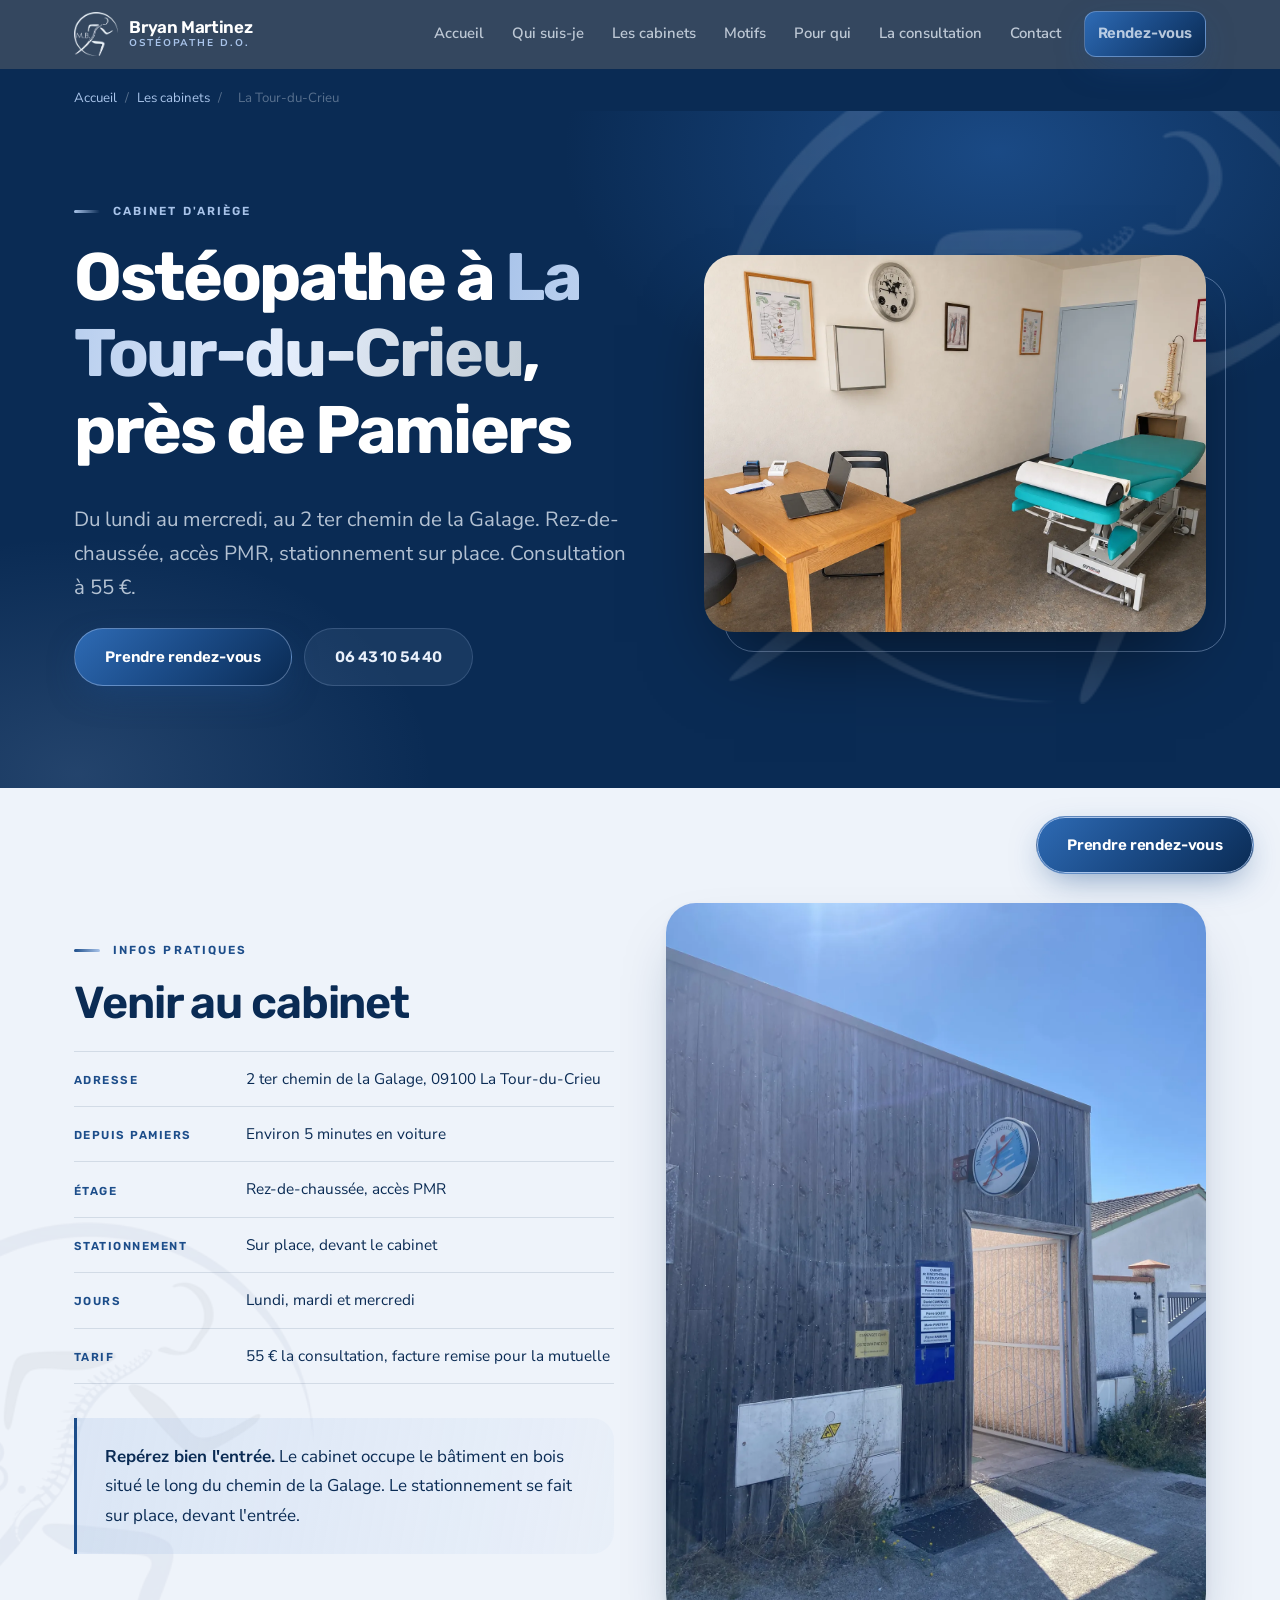
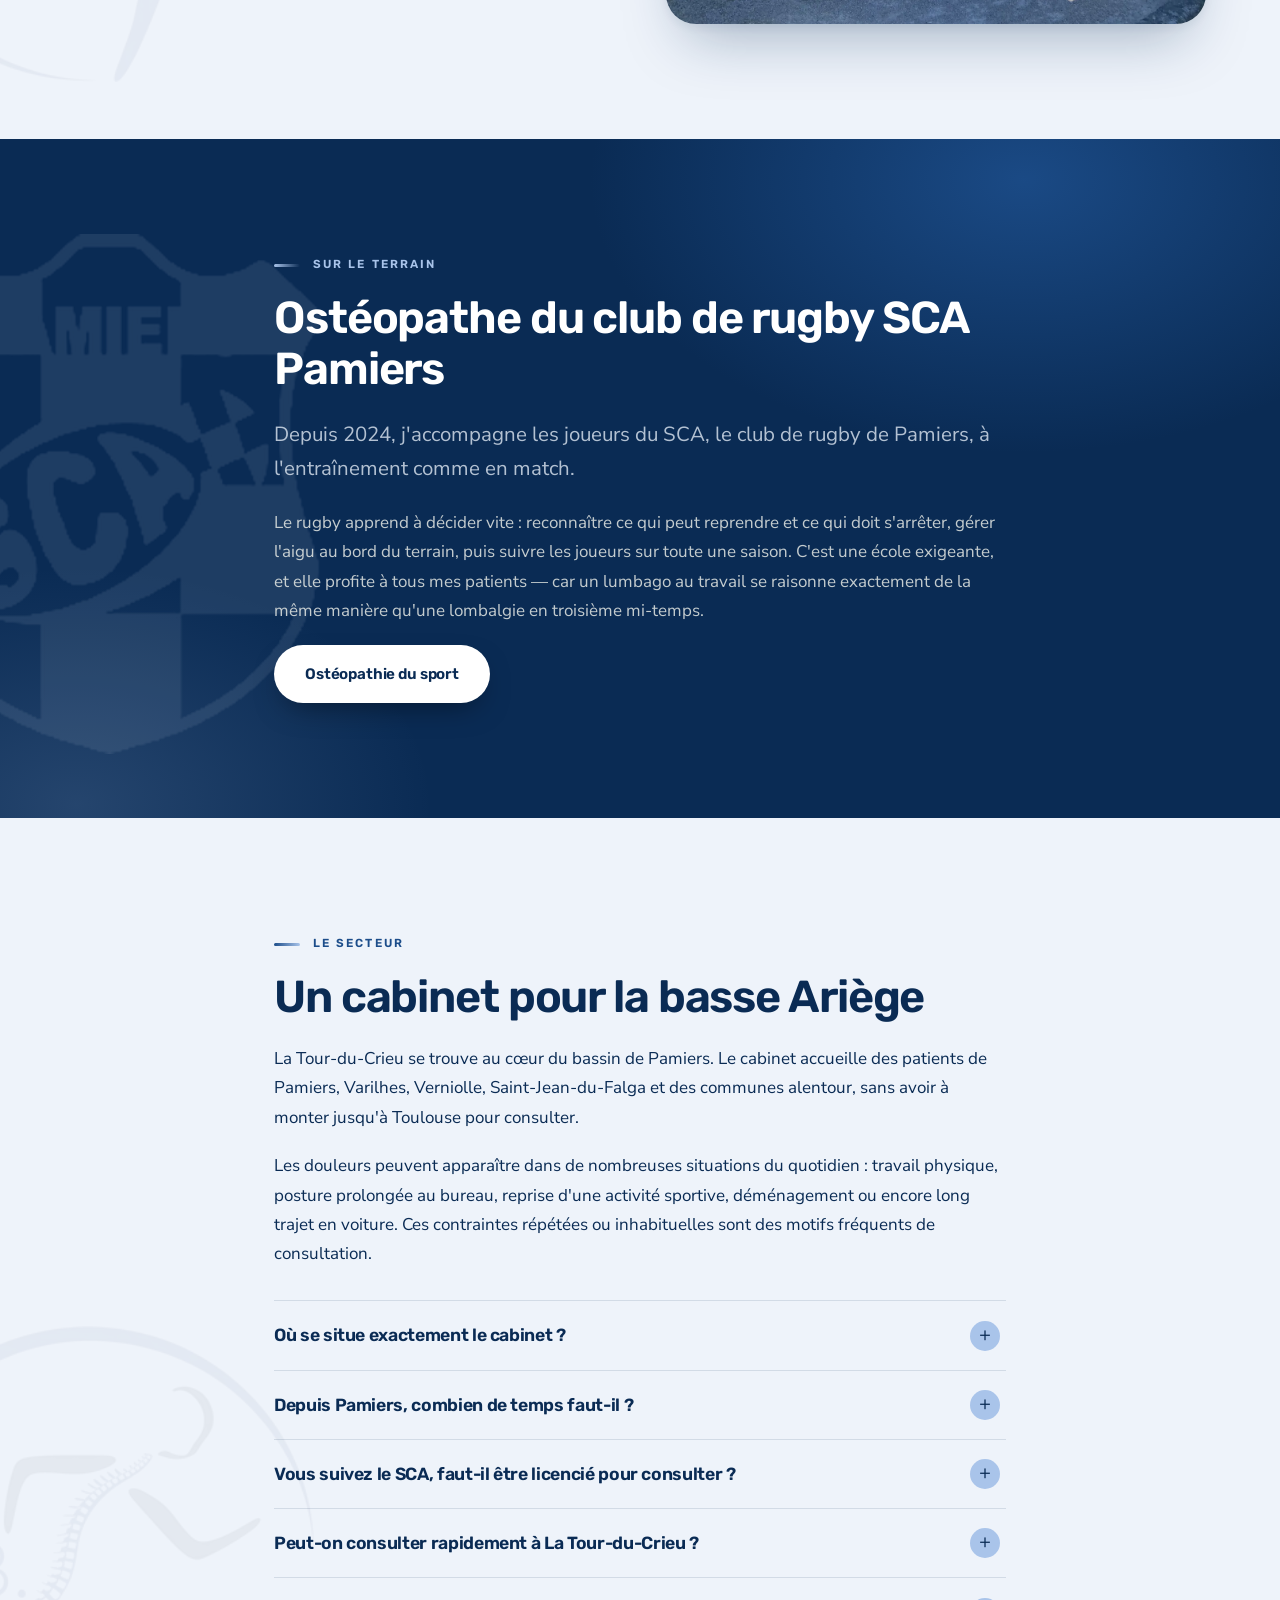
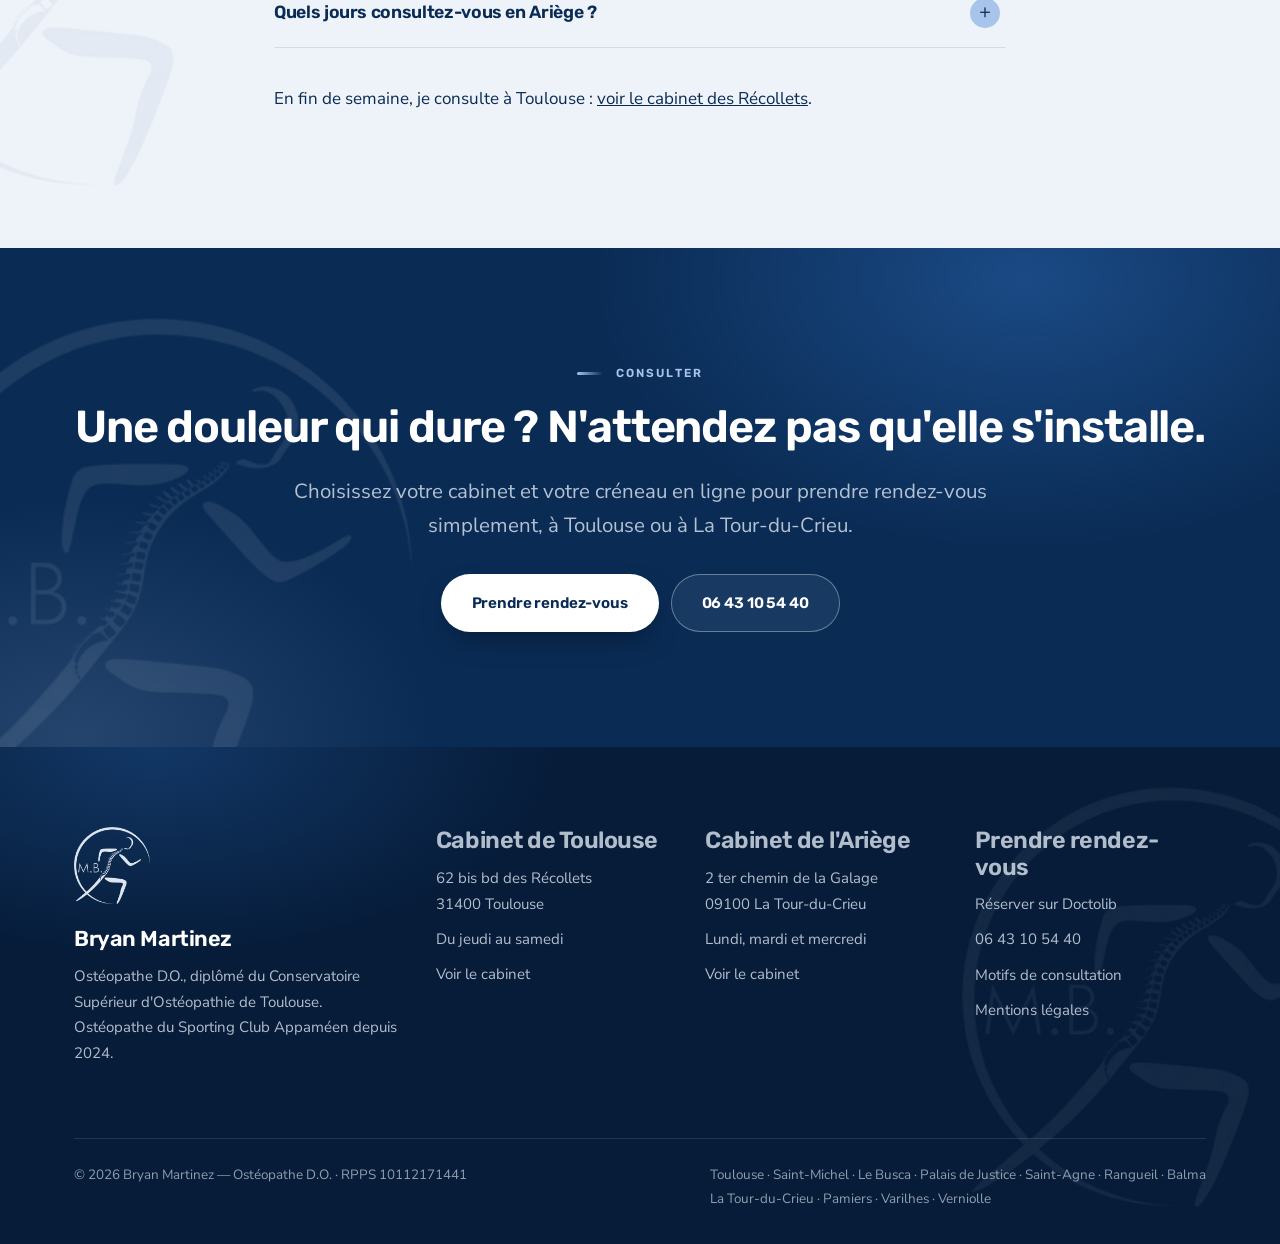
==== commit 61d4de91: "Add files via upload" ====
--- a/cabinet-la-tour-du-crieu.html
+++ b/cabinet-la-tour-du-crieu.html
@@ -4,7 +4,7 @@
 <meta charset="utf-8">
 <meta name="viewport" content="width=device-width, initial-scale=1">
 <title>Ostéopathe à La Tour-du-Crieu, près de Pamiers (09) | Bryan Martinez</title>
-<meta name="description" content="Cabinet d'ostéopathie à La Tour-du-Crieu, 2 ter chemin de la Galage, à 5 min de Pamiers. Lundi à mercredi, 55 € la consultation. Accès PMR, parking sur place.">
+<meta name="description" content="Ostéopathe à La Tour-du-Crieu, 2 ter chemin de la Galage, à 5 min de Pamiers. Du lundi au mercredi, 55 €. Accès PMR, parking sur place.">
 <link rel="canonical" href="https://bryanmartinez-osteopathe.fr/cabinet-la-tour-du-crieu.html">
 <meta name="robots" content="index, follow, max-snippet:-1, max-image-preview:large">
 <meta name="author" content="Bryan Martinez">
@@ -14,7 +14,7 @@
 <meta property="og:locale" content="fr_FR">
 <meta property="og:site_name" content="Bryan Martinez — Ostéopathe D.O.">
 <meta property="og:title" content="Ostéopathe à La Tour-du-Crieu, près de Pamiers (09) | Bryan Martinez">
-<meta property="og:description" content="Cabinet d'ostéopathie à La Tour-du-Crieu, 2 ter chemin de la Galage, à 5 min de Pamiers. Lundi à mercredi, 55 € la consultation. Accès PMR, parking sur place.">
+<meta property="og:description" content="Ostéopathe à La Tour-du-Crieu, 2 ter chemin de la Galage, à 5 min de Pamiers. Du lundi au mercredi, 55 €. Accès PMR, parking sur place.">
 <meta property="og:url" content="https://bryanmartinez-osteopathe.fr/cabinet-la-tour-du-crieu.html">
 <meta property="og:image" content="https://bryanmartinez-osteopathe.fr/assets/cabinet-osteopathie-la-tour-du-crieu-salle.jpg">
 <meta name="twitter:card" content="summary_large_image">
@@ -49,7 +49,7 @@
   "sameAs":["https://www.doctolib.fr/osteopathe/toulouse/bryan-martinez"]
 }</script>
 <script type="application/ld+json">{"@context":"https://schema.org","@type":"FAQPage","mainEntity":[{"@type":"Question","name":"Où se situe exactement le cabinet ?","acceptedAnswer":{"@type":"Answer","text":"Au 2 ter chemin de la Galage, à La Tour-du-Crieu, dans le bâtiment en bois situé le long du chemin. Le stationnement se fait sur place, devant l'entrée."}},{"@type":"Question","name":"Depuis Pamiers, combien de temps faut-il ?","acceptedAnswer":{"@type":"Answer","text":"Environ cinq minutes en voiture. Le cabinet est également à quelques minutes de Varilhes, Verniolle et Saint-Jean-du-Falga."}},{"@type":"Question","name":"Vous suivez le SCA, faut-il être licencié pour consulter ?","acceptedAnswer":{"@type":"Answer","text":"Pas du tout. Le suivi du Sporting Club Appaméen est une activité en parallèle du cabinet, qui reste ouvert à tous : enfants, adultes, femmes enceintes, seniors, sportifs licenciés ou non."}},{"@type":"Question","name":"Peut-on consulter rapidement à La Tour-du-Crieu ?","acceptedAnswer":{"@type":"Answer","text":"En pratique oui : une douleur aiguë trouve le plus souvent un rendez-vous sous 24 à 48 heures, du lundi au mercredi. C'est souvent plus rapide qu'en cherchant un ostéopathe à Pamiers même. Les créneaux disponibles apparaissent en direct sur Doctolib."}},{"@type":"Question","name":"Quels jours consultez-vous en Ariège ?","acceptedAnswer":{"@type":"Answer","text":"Le lundi, le mardi et le mercredi. La fin de semaine, je consulte à Toulouse. Les créneaux disponibles sont visibles en direct sur Doctolib."}}]}</script>
-<script type="application/ld+json">{"@context":"https://schema.org","@type":"BreadcrumbList","itemListElement":[{"@type":"ListItem","position":1,"name":"Accueil","item":"https://bryanmartinez-osteopathe.fr/index.html"},{"@type":"ListItem","position":2,"name":"Les cabinets","item":"https://bryanmartinez-osteopathe.fr/cabinets.html"},{"@type":"ListItem","position":3,"name":"La Tour-du-Crieu","item":"https://bryanmartinez-osteopathe.fr/"}]}</script>
+<script type="application/ld+json">{"@context":"https://schema.org","@type":"BreadcrumbList","itemListElement":[{"@type":"ListItem","position":1,"name":"Accueil","item":"https://bryanmartinez-osteopathe.fr/"},{"@type":"ListItem","position":2,"name":"Les cabinets","item":"https://bryanmartinez-osteopathe.fr/cabinets.html"},{"@type":"ListItem","position":3,"name":"La Tour-du-Crieu","item":"https://bryanmartinez-osteopathe.fr/"}]}</script>
 </head>
 <body>
 
@@ -182,7 +182,7 @@
         Ostéopathe du Sporting Club Appaméen depuis 2024.</p>
       </div>
       <div>
-        <h4>Cabinet de Toulouse</h4>
+        <h3>Cabinet de Toulouse</h3>
         <ul>
           <li>62 bis bd des Récollets<br>31400 Toulouse</li>
           <li>Du jeudi au samedi</li>
@@ -190,7 +190,7 @@
         </ul>
       </div>
       <div>
-        <h4>Cabinet de l'Ariège</h4>
+        <h3>Cabinet de l'Ariège</h3>
         <ul>
           <li>2 ter chemin de la Galage<br>09100 La Tour-du-Crieu</li>
           <li>Lundi, mardi et mercredi</li>
@@ -198,7 +198,7 @@
         </ul>
       </div>
       <div>
-        <h4>Prendre rendez-vous</h4>
+        <h3>Prendre rendez-vous</h3>
         <ul>
           <li><a href="https://www.doctolib.fr/osteopathe/toulouse/bryan-martinez" target="_blank" rel="noopener">Réserver sur Doctolib</a></li>
           <li><a href="tel:+33643105440">06 43 10 54 40</a></li>
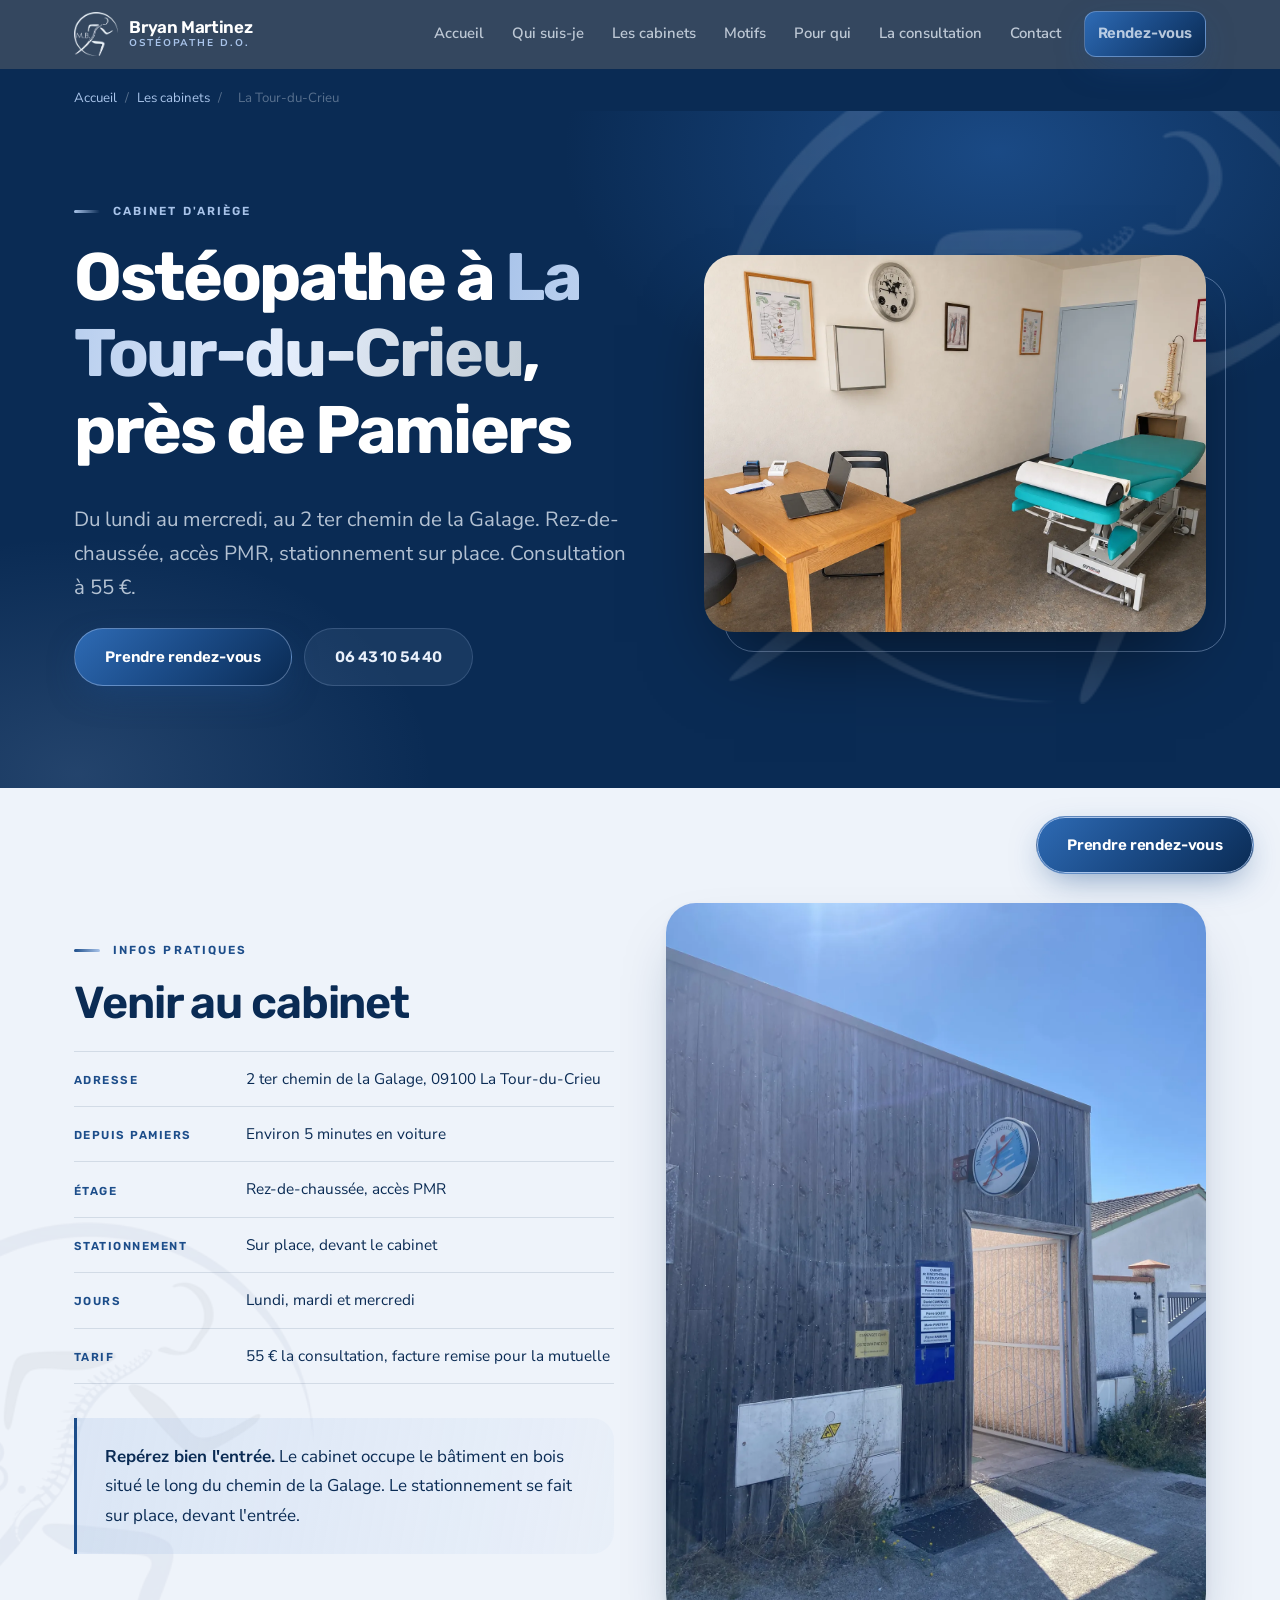
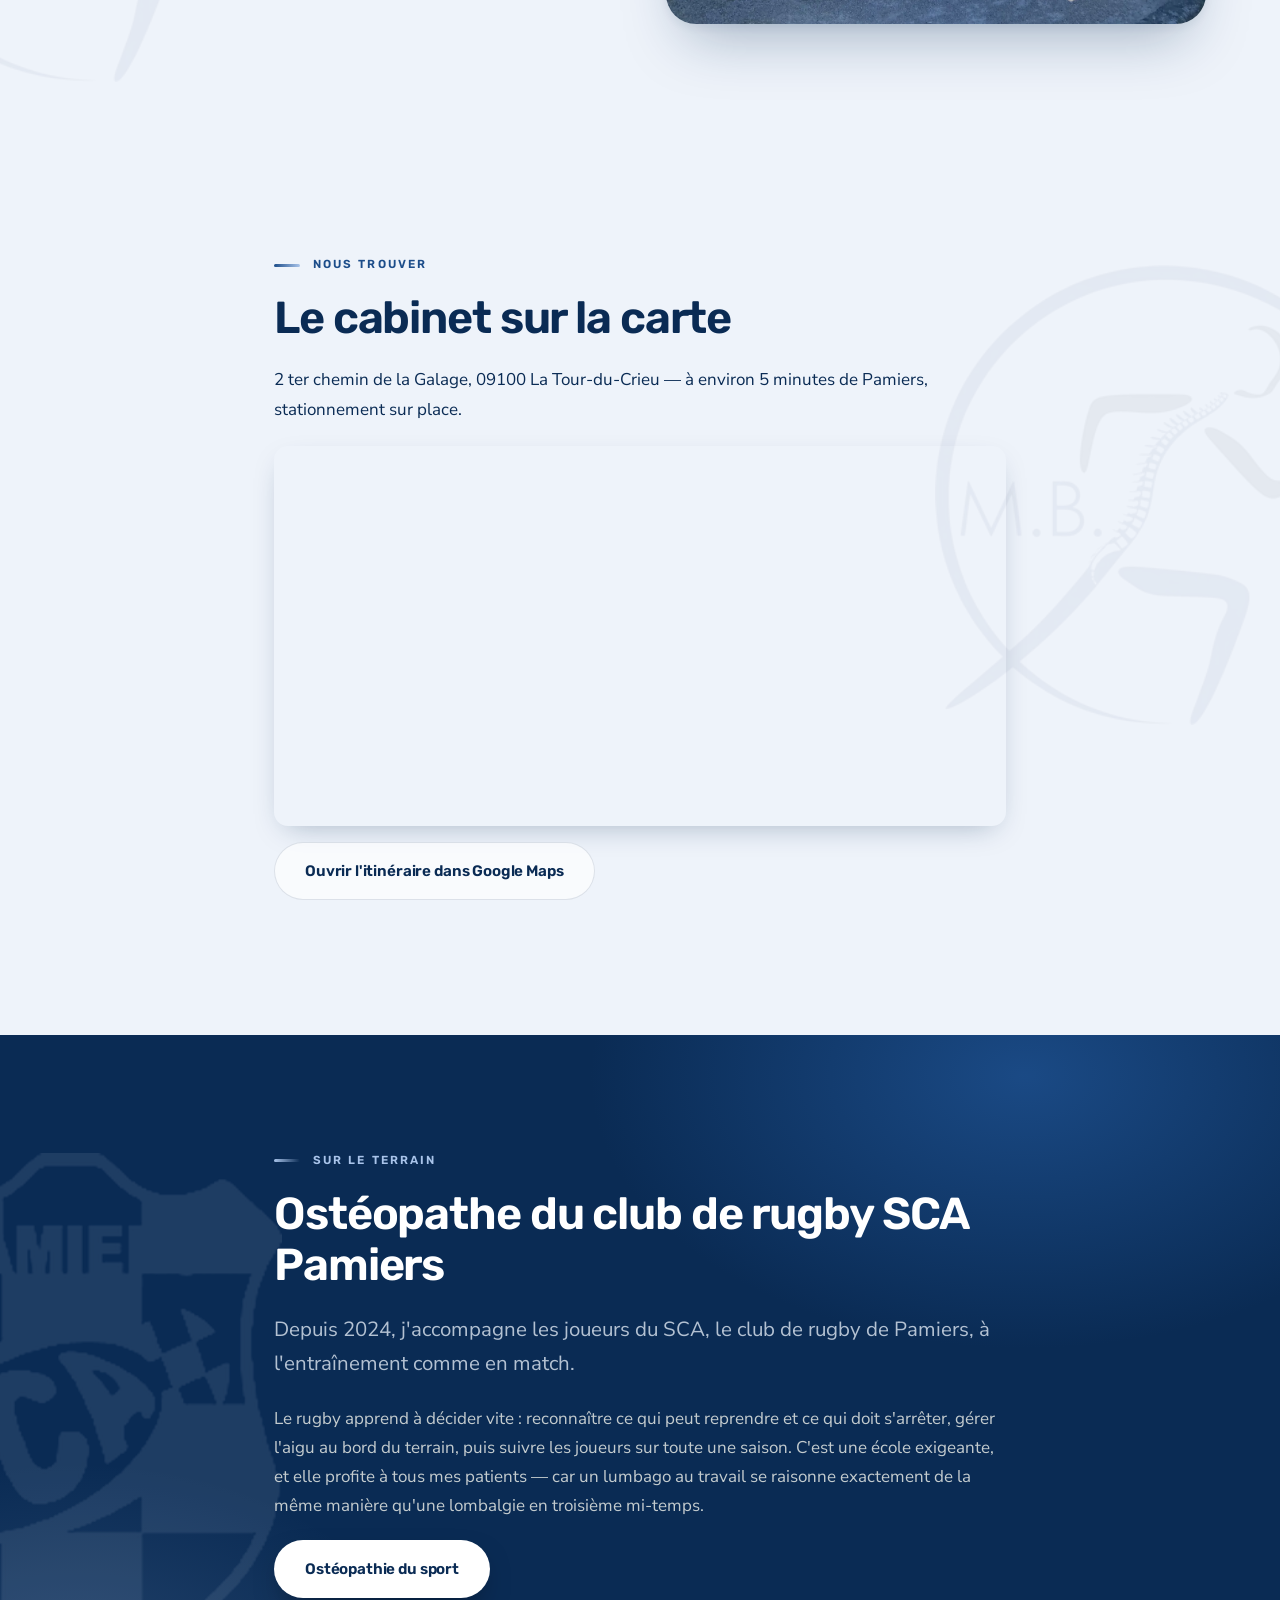
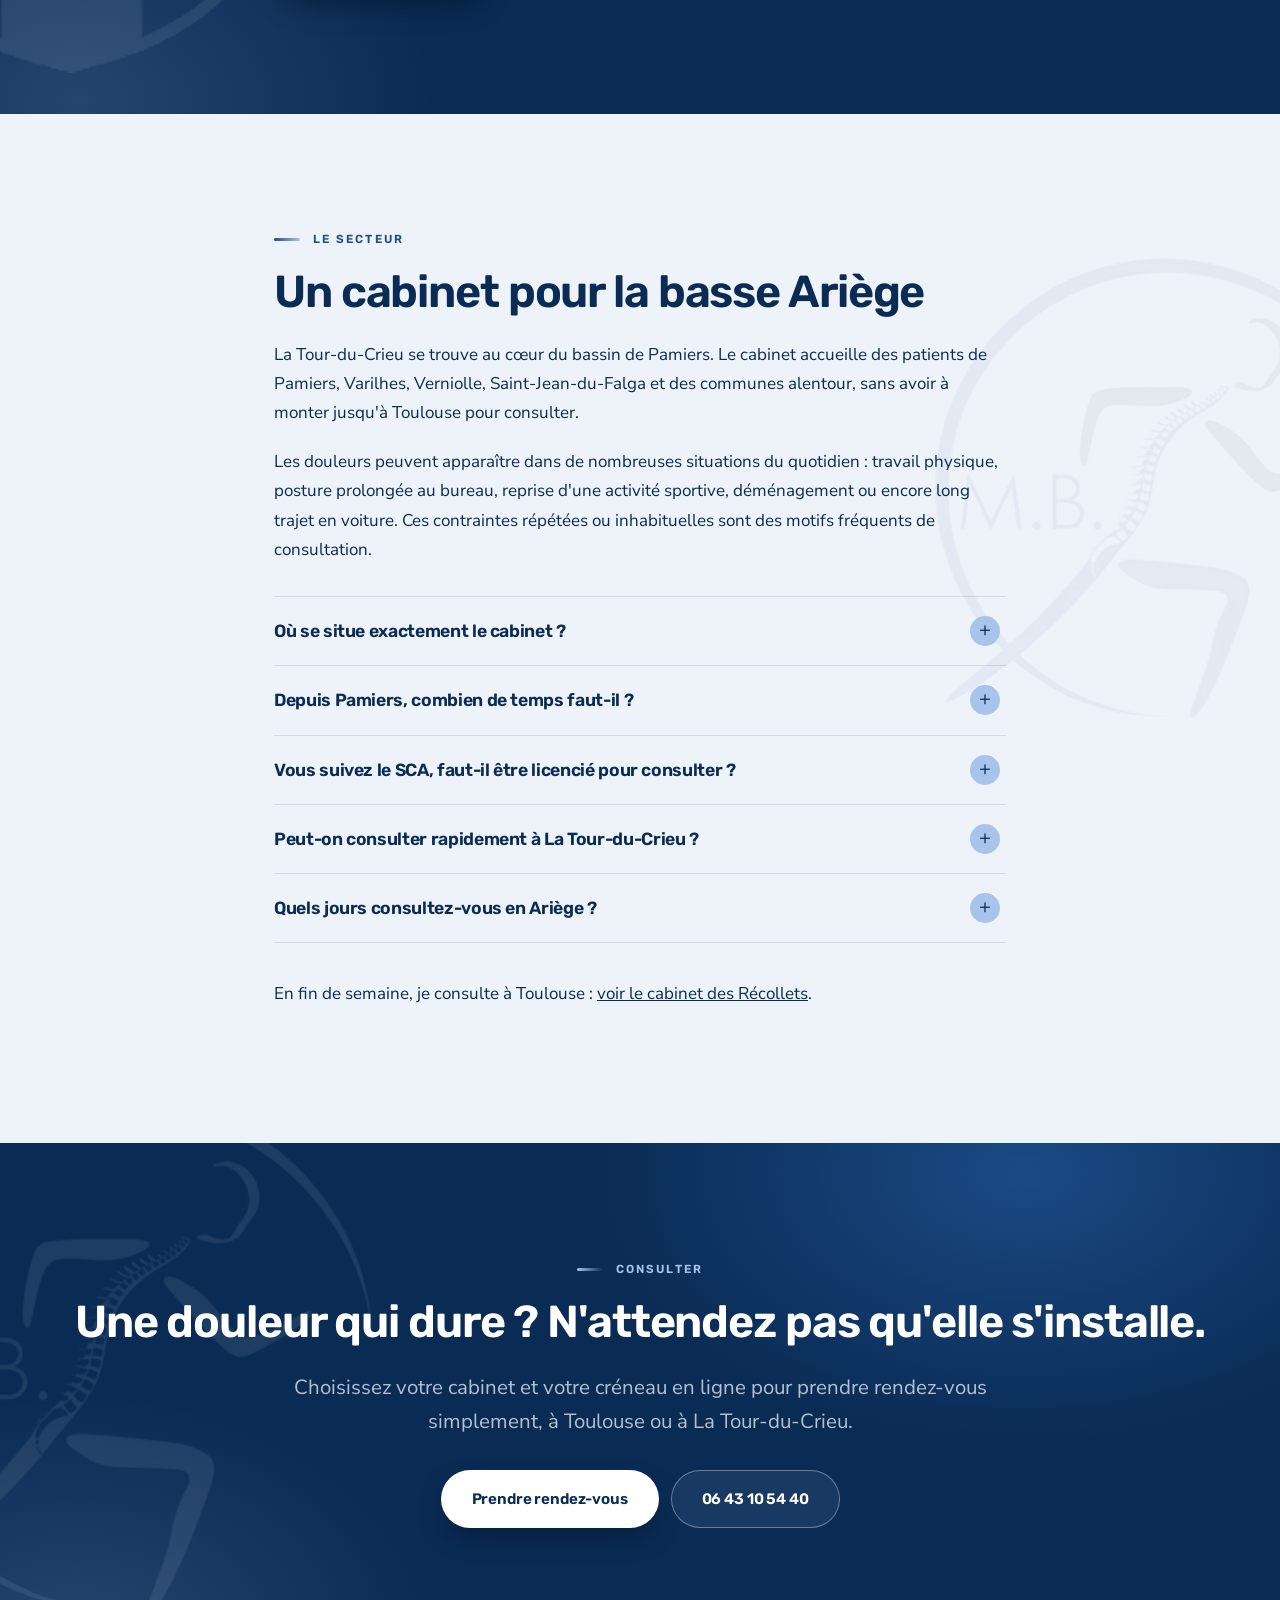
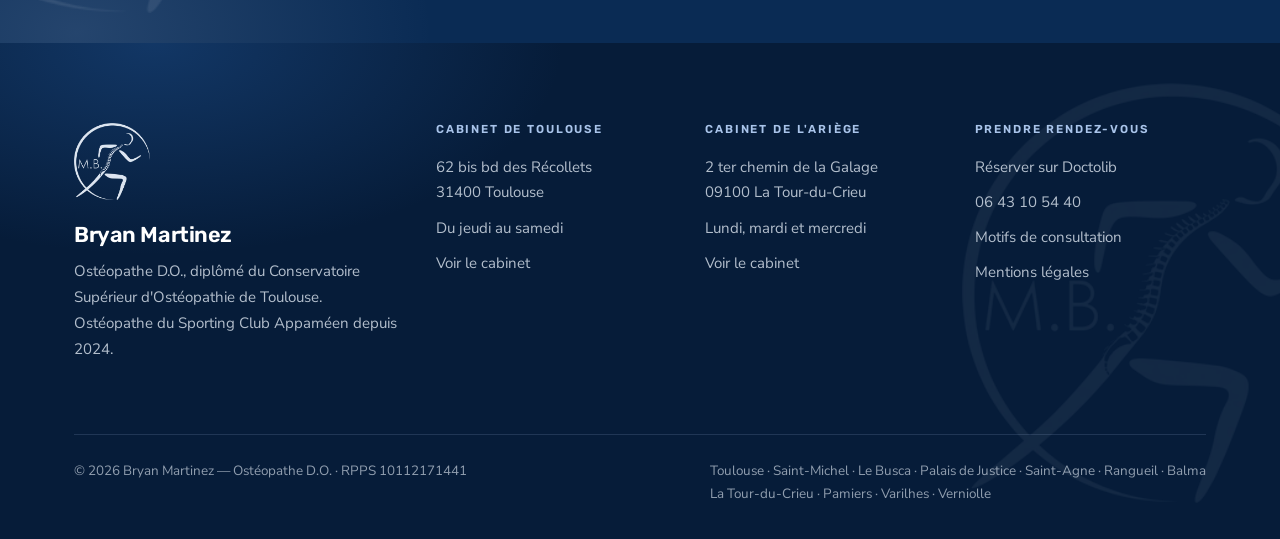
==== commit 919edf47: "Update cabinet-la-tour-du-crieu.html" ====
--- a/cabinet-la-tour-du-crieu.html
+++ b/cabinet-la-tour-du-crieu.html
@@ -119,7 +119,26 @@
     </div>
   </div>
 </section>
-
+<section>
+  <div class="wrap-etroit">
+    <span class="eyebrow reveal">Nous trouver</span>
+    <h2 class="reveal">Le cabinet sur la carte</h2>
+    <p class="reveal d1" style="margin-bottom:22px">2 ter chemin de la Galage, 09100 La Tour-du-Crieu —
+    à environ 5 minutes de Pamiers, stationnement sur place.</p>
+
+    <div class="reveal d1" style="border-radius:14px;overflow:hidden;line-height:0;box-shadow:0 10px 30px -12px rgba(10,43,84,.35)">
+      <iframe
+        title="Carte du cabinet d'ostéopathie, 2 ter chemin de la Galage à La Tour-du-Crieu"
+        src="https://maps.google.com/maps?q=2%20ter%20chemin%20de%20la%20Galage%2009100%20La%20Tour-du-Crieu&amp;z=16&amp;output=embed"
+        width="100%" height="380" style="border:0;display:block"
+        loading="lazy" referrerpolicy="no-referrer-when-downgrade"></iframe>
+    </div>
+
+    <p class="reveal d1" style="margin-top:16px">
+      <a class="btn btn-ghost" href="https://www.google.com/maps/search/?api=1&amp;query=2+ter+chemin+de+la+Galage+09100+La+Tour-du-Crieu" target="_blank" rel="noopener">Ouvrir l'itinéraire dans Google Maps</a>
+    </p>
+  </div>
+</section>
 <section class="sec-pin sec-sca">
   <div class="wrap-etroit">
     <span class="eyebrow reveal">Sur le terrain</span>
--- a/assets/styles.css
+++ b/assets/styles.css
@@ -249,6 +249,7 @@
   width:100%;
   background:var(--marine);
   display:flex;align-items:center;
+  transform-origin:center top;
   will-change:transform,border-radius;
 }
 .hero-scene::before{
@@ -504,7 +505,7 @@
 .pied a{color:var(--clair-doux);text-decoration:none;transition:color .2s}
 .pied a:hover{color:var(--blanc)}
 .pied-grille{display:grid;grid-template-columns:1.4fr 1fr 1fr 1fr;gap:38px}
-.pied h4{font-family:var(--titre);font-size:.72rem;letter-spacing:.16em;text-transform:uppercase;color:var(--bleu-clair);margin:0 0 1.15rem;font-weight:600}
+.pied h3{font-family:var(--titre);font-size:.72rem;letter-spacing:.16em;text-transform:uppercase;color:var(--bleu-clair);margin:0 0 1.15rem;font-weight:600}
 .pied ul{list-style:none;padding:0;margin:0}
 .pied li{margin-bottom:.62em}
 .pied-logo{width:76px;margin-bottom:16px;opacity:.95}
--- a/assets/styles.css
+++ b/assets/styles.css
@@ -249,6 +249,7 @@
   width:100%;
   background:var(--marine);
   display:flex;align-items:center;
+  transform-origin:center top;
   will-change:transform,border-radius;
 }
 .hero-scene::before{
@@ -504,7 +505,7 @@
 .pied a{color:var(--clair-doux);text-decoration:none;transition:color .2s}
 .pied a:hover{color:var(--blanc)}
 .pied-grille{display:grid;grid-template-columns:1.4fr 1fr 1fr 1fr;gap:38px}
-.pied h4{font-family:var(--titre);font-size:.72rem;letter-spacing:.16em;text-transform:uppercase;color:var(--bleu-clair);margin:0 0 1.15rem;font-weight:600}
+.pied h3{font-family:var(--titre);font-size:.72rem;letter-spacing:.16em;text-transform:uppercase;color:var(--bleu-clair);margin:0 0 1.15rem;font-weight:600}
 .pied ul{list-style:none;padding:0;margin:0}
 .pied li{margin-bottom:.62em}
 .pied-logo{width:76px;margin-bottom:16px;opacity:.95}
